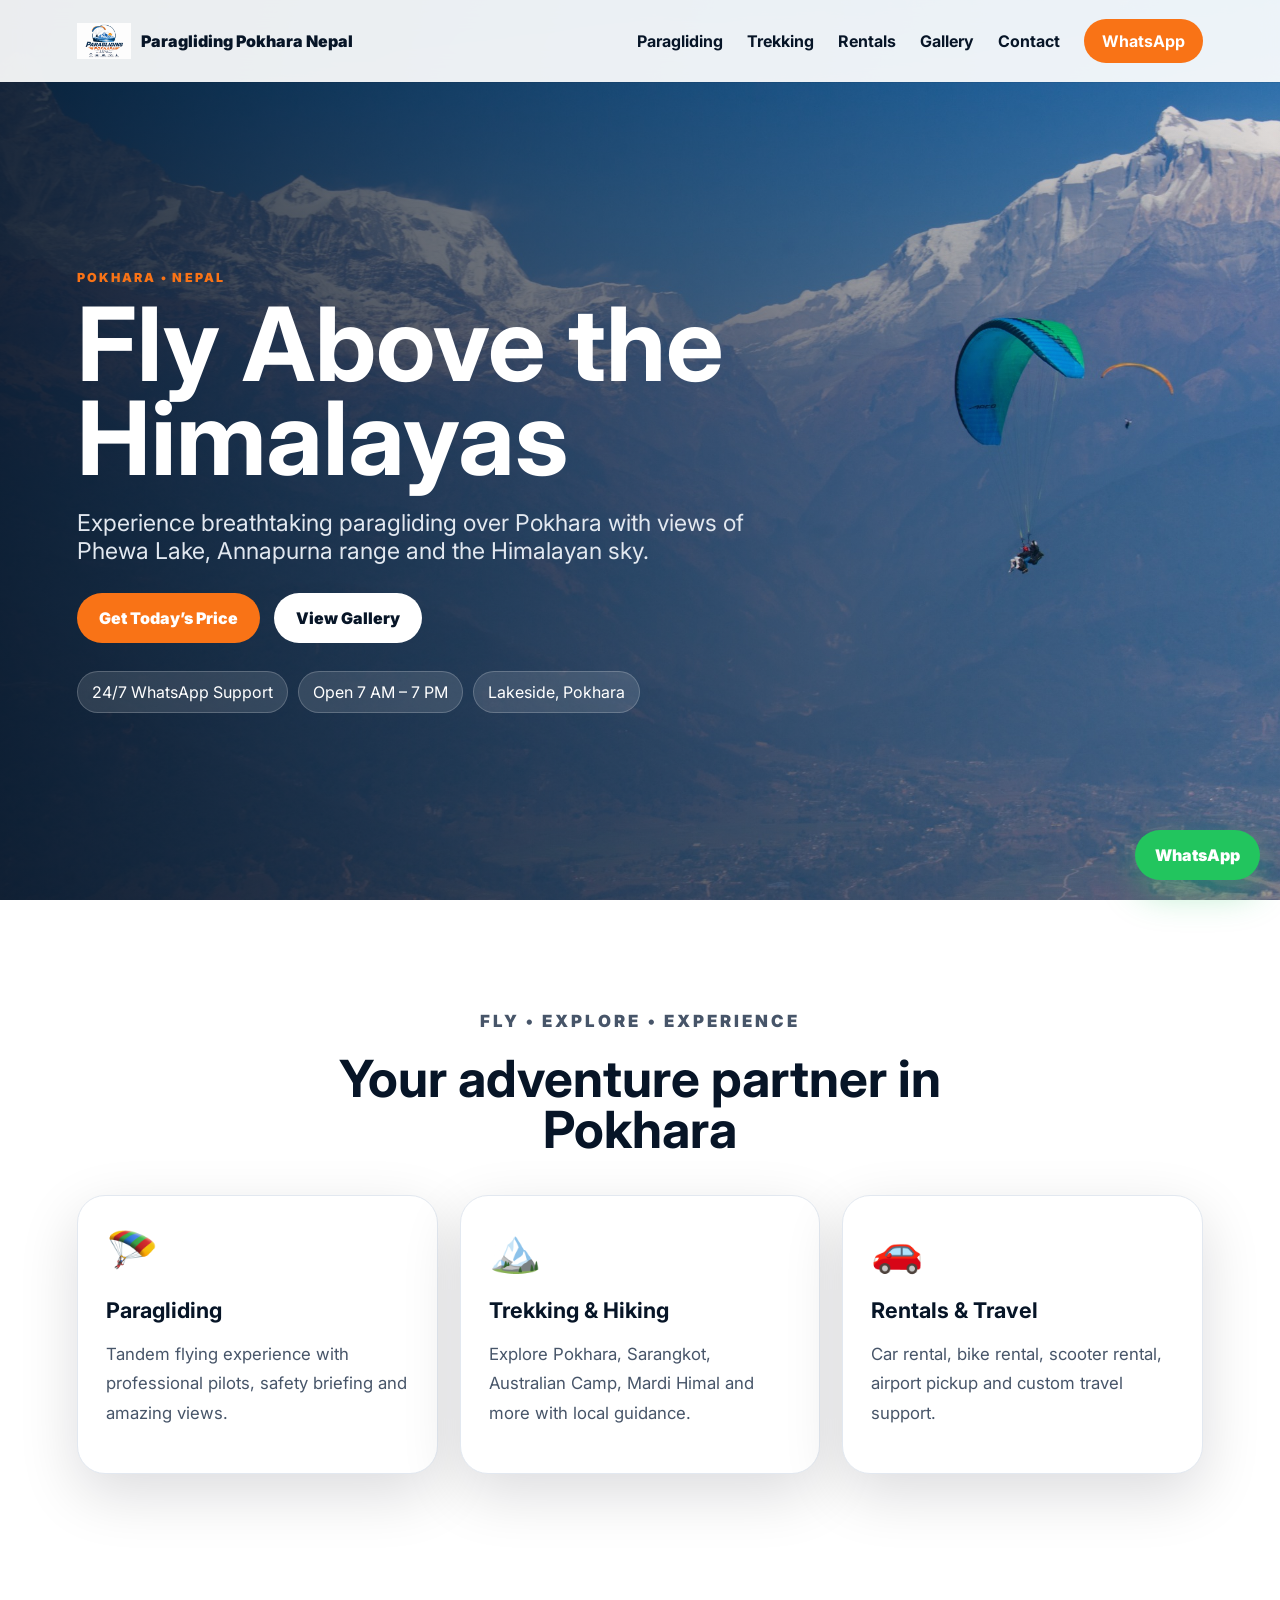
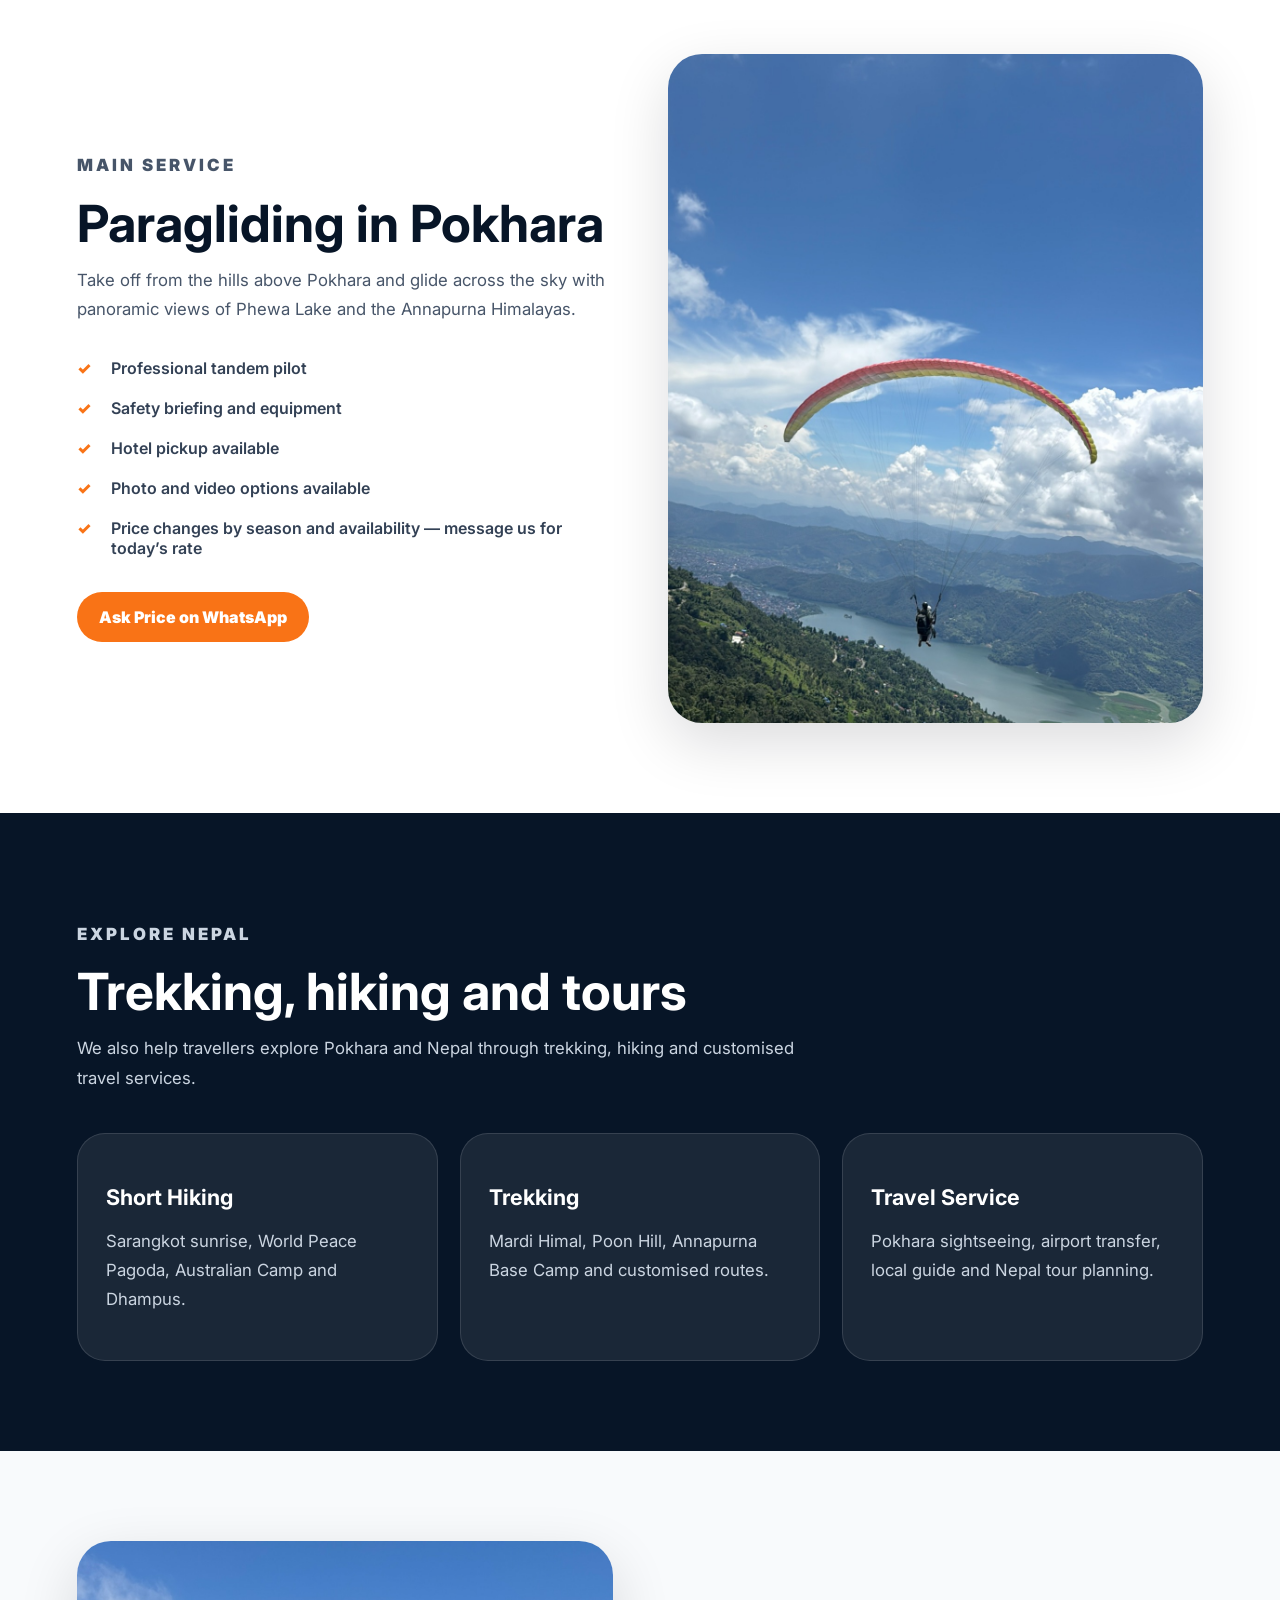
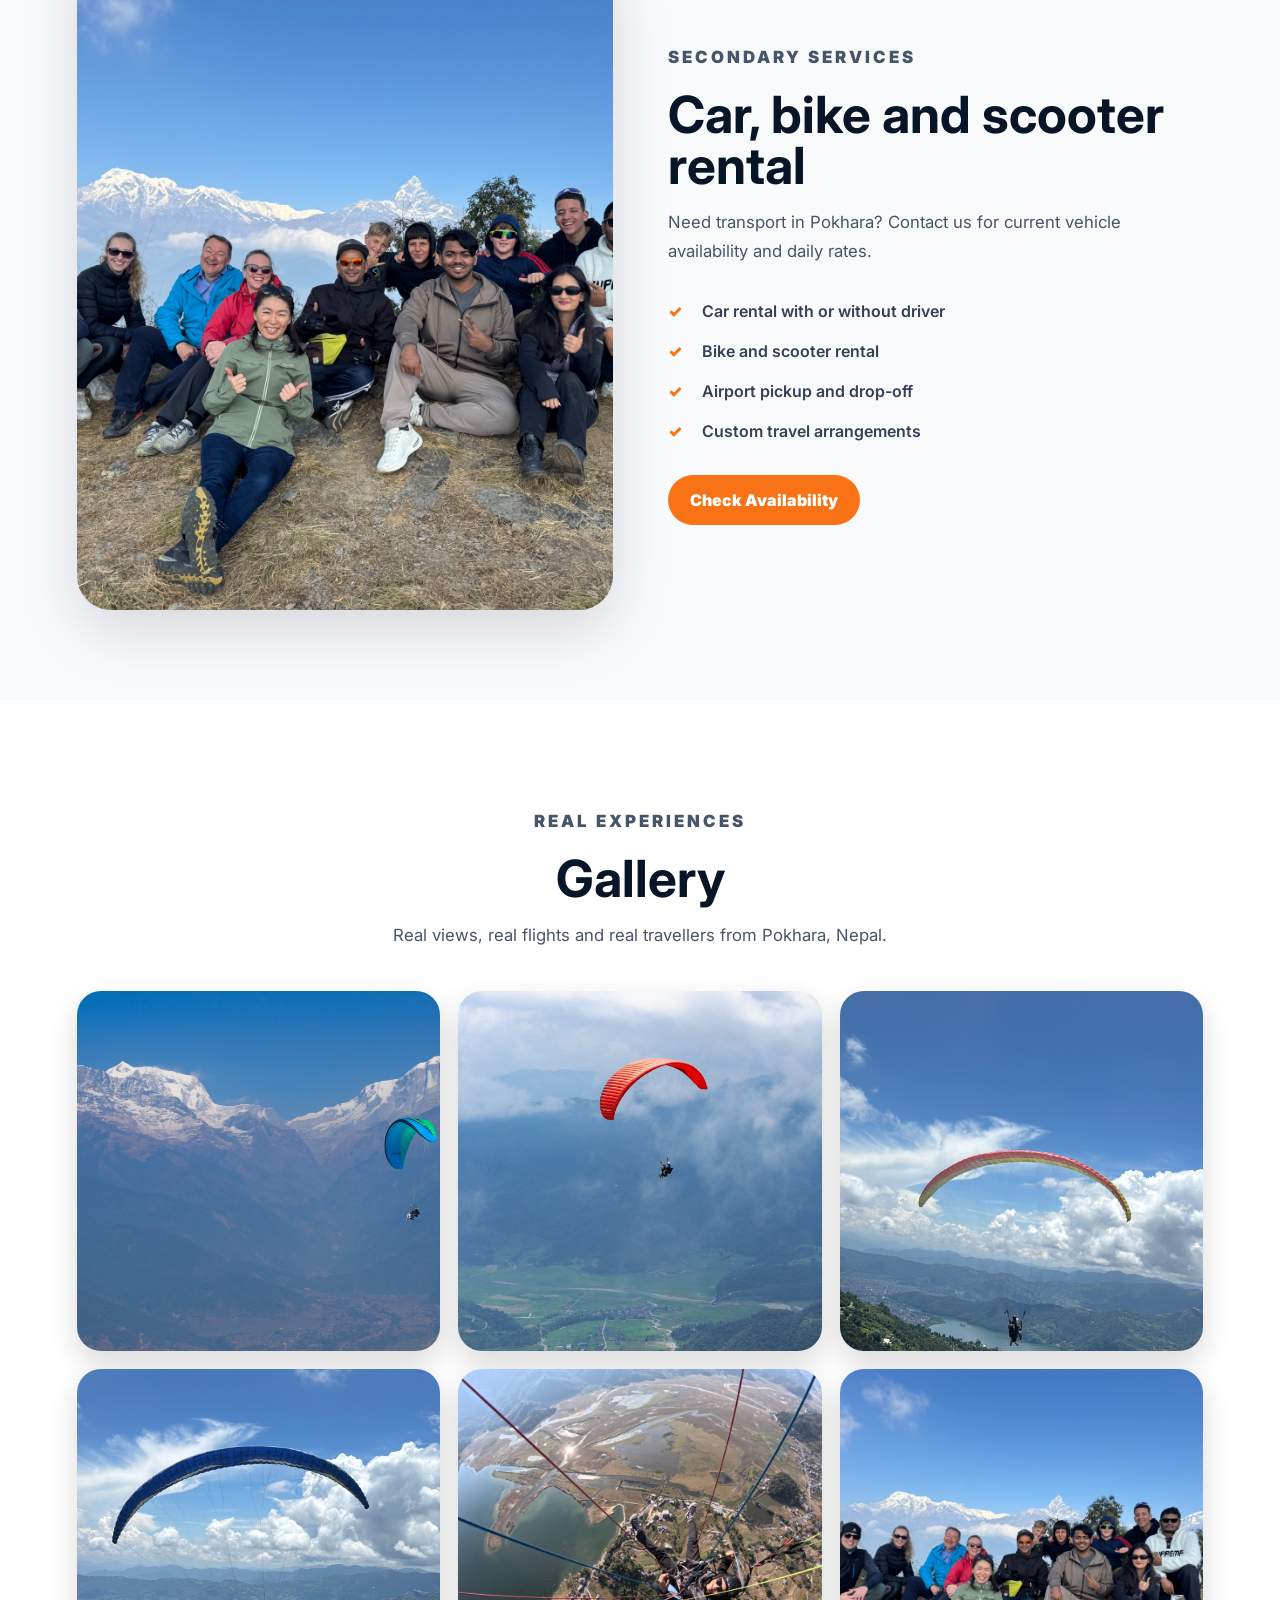
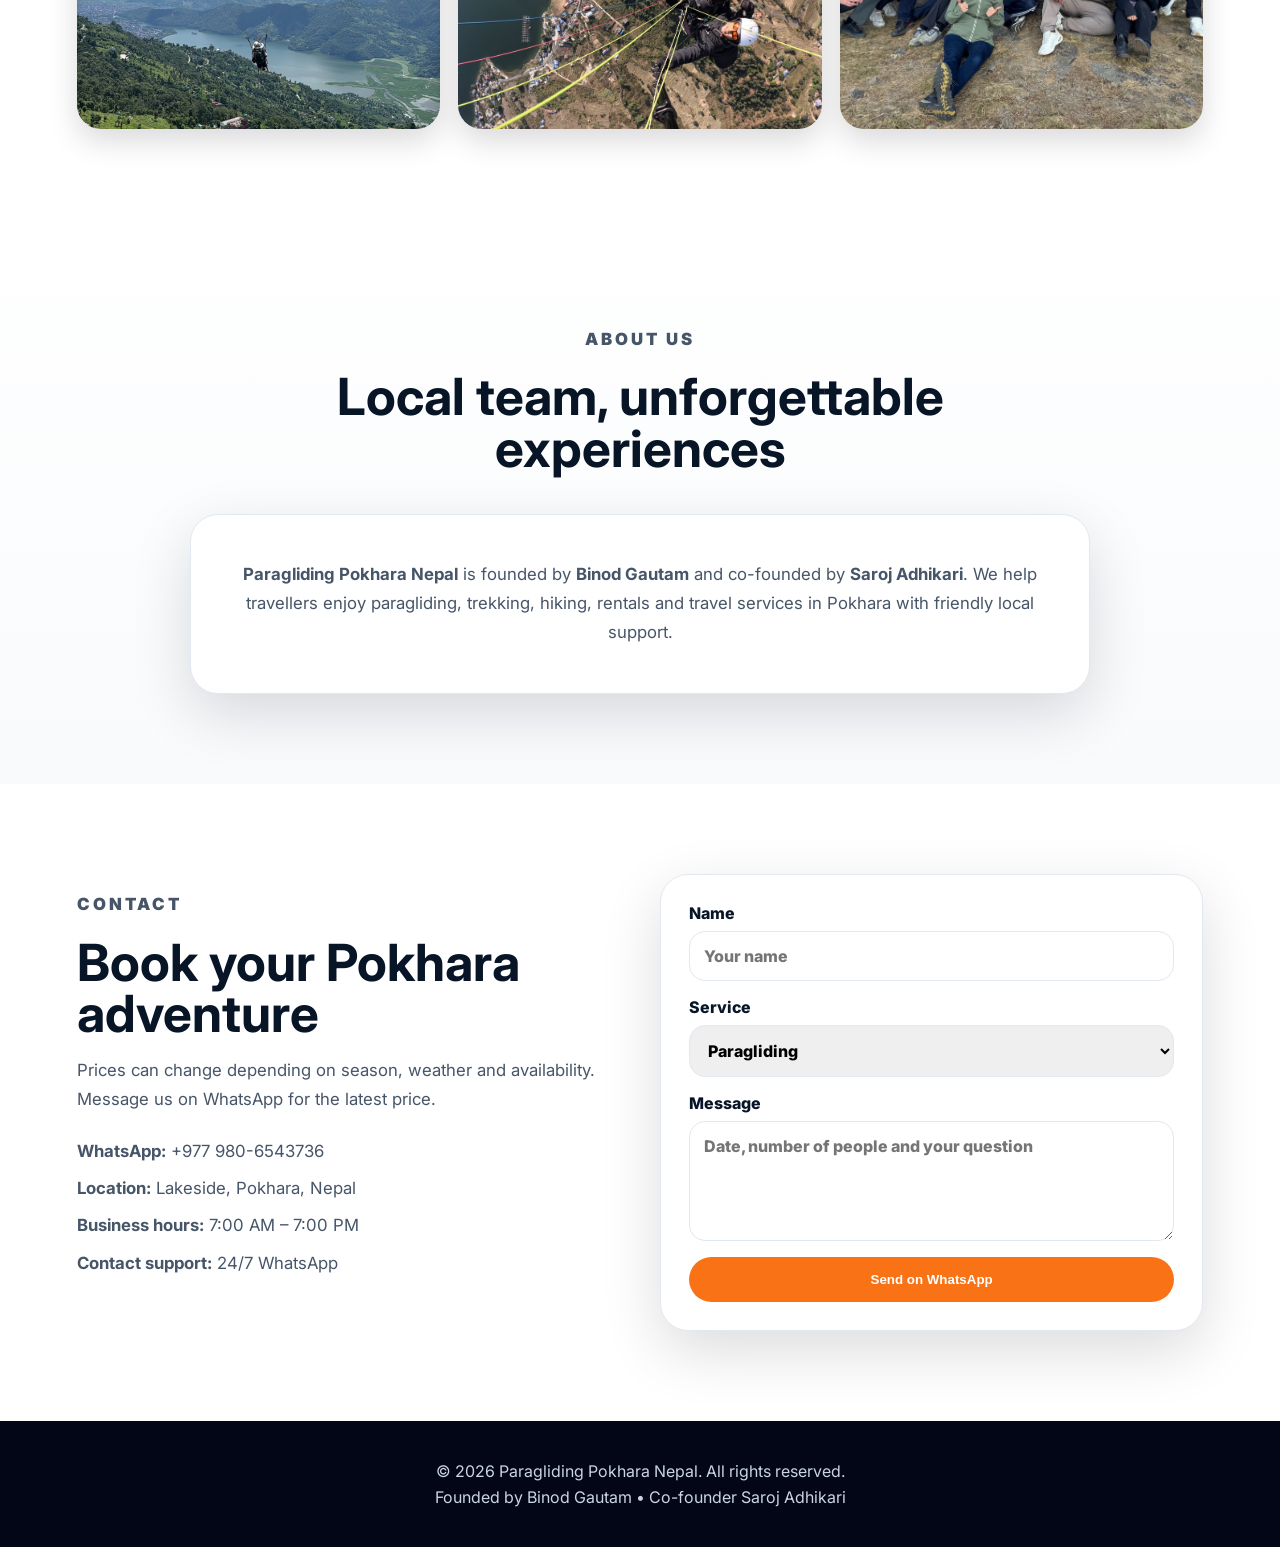
==== index.html @ 11d7387c "Add files via upload" ====
<!DOCTYPE html>
<html lang="en">
<head>
  <meta charset="UTF-8" />
  <meta name="viewport" content="width=device-width, initial-scale=1.0" />
  <title>Paragliding Pokhara Nepal | Fly Above the Himalayas</title>
  <meta name="description" content="Book paragliding, trekking, hiking, car rental, bike rental and travel services in Pokhara, Nepal. Contact us 24/7 on WhatsApp." />
  <meta name="keywords" content="Paragliding Pokhara, Pokhara paragliding, paragliding Nepal, trekking Pokhara, scooter rental Pokhara, car rental Pokhara" />
  <link rel="preconnect" href="https://fonts.googleapis.com">
  <link rel="preconnect" href="https://fonts.gstatic.com" crossorigin>
  <link href="https://fonts.googleapis.com/css2?family=Inter:wght@400;500;600;700;800;900&display=swap" rel="stylesheet">
  <link rel="stylesheet" href="styles.css" />
</head>
<body>
  <header class="site-header" id="top">
    <a class="brand" href="#top" aria-label="Paragliding Pokhara Nepal home">
      <img src="assets/images/logo.png" alt="Paragliding Pokhara Nepal logo" />
      <span>Paragliding Pokhara Nepal</span>
    </a>
    <button class="menu-toggle" aria-label="Open navigation">☰</button>
    <nav class="nav">
      <a href="#paragliding">Paragliding</a>
      <a href="#trekking">Trekking</a>
      <a href="#rentals">Rentals</a>
      <a href="#gallery">Gallery</a>
      <a href="#contact">Contact</a>
      <a class="nav-cta" href="https://wa.me/9779806543736?text=Namaste%2C%20I%20want%20to%20book%20or%20ask%20about%20Paragliding%20Pokhara%20Nepal." target="_blank" rel="noopener">WhatsApp</a>
    </nav>
  </header>

  <main>
    <section class="hero">
      <div class="hero-overlay"></div>
      <div class="hero-content">
        <p class="eyebrow">Pokhara • Nepal</p>
        <h1>Fly Above the Himalayas</h1>
        <p class="hero-text">Experience breathtaking paragliding over Pokhara with views of Phewa Lake, Annapurna range and the Himalayan sky.</p>
        <div class="hero-actions">
          <a class="btn btn-primary" href="https://wa.me/9779806543736?text=Namaste%2C%20I%20want%20today's%20price%20for%20paragliding%20in%20Pokhara." target="_blank" rel="noopener">Get Today’s Price</a>
          <a class="btn btn-secondary" href="#gallery">View Gallery</a>
        </div>
        <div class="hero-badges">
          <span>24/7 WhatsApp Support</span>
          <span>Open 7 AM – 7 PM</span>
          <span>Lakeside, Pokhara</span>
        </div>
      </div>
    </section>

    <section class="section intro">
      <div class="section-heading">
        <p class="eyebrow">Fly • Explore • Experience</p>
        <h2>Your adventure partner in Pokhara</h2>
      </div>
      <div class="intro-grid">
        <div class="card feature-card">
          <span class="icon">🪂</span>
          <h3>Paragliding</h3>
          <p>Tandem flying experience with professional pilots, safety briefing and amazing views.</p>
        </div>
        <div class="card feature-card">
          <span class="icon">🏔️</span>
          <h3>Trekking & Hiking</h3>
          <p>Explore Pokhara, Sarangkot, Australian Camp, Mardi Himal and more with local guidance.</p>
        </div>
        <div class="card feature-card">
          <span class="icon">🚗</span>
          <h3>Rentals & Travel</h3>
          <p>Car rental, bike rental, scooter rental, airport pickup and custom travel support.</p>
        </div>
      </div>
    </section>

    <section class="section split" id="paragliding">
      <div>
        <p class="eyebrow">Main service</p>
        <h2>Paragliding in Pokhara</h2>
        <p>Take off from the hills above Pokhara and glide across the sky with panoramic views of Phewa Lake and the Annapurna Himalayas.</p>
        <ul class="check-list">
          <li>Professional tandem pilot</li>
          <li>Safety briefing and equipment</li>
          <li>Hotel pickup available</li>
          <li>Photo and video options available</li>
          <li>Price changes by season and availability — message us for today’s rate</li>
        </ul>
        <a class="btn btn-primary" href="https://wa.me/9779806543736?text=Namaste%2C%20I%20want%20to%20book%20paragliding%20in%20Pokhara.%20Please%20send%20today's%20price%20and%20availability." target="_blank" rel="noopener">Ask Price on WhatsApp</a>
      </div>
      <img class="rounded-img" src="assets/images/phewa-flight.jpg" alt="Paraglider flying above Phewa Lake in Pokhara" />
    </section>

    <section class="section dark-section" id="trekking">
      <div class="section-heading left">
        <p class="eyebrow">Explore Nepal</p>
        <h2>Trekking, hiking and tours</h2>
        <p>We also help travellers explore Pokhara and Nepal through trekking, hiking and customised travel services.</p>
      </div>
      <div class="service-grid">
        <div class="service-card"><h3>Short Hiking</h3><p>Sarangkot sunrise, World Peace Pagoda, Australian Camp and Dhampus.</p></div>
        <div class="service-card"><h3>Trekking</h3><p>Mardi Himal, Poon Hill, Annapurna Base Camp and customised routes.</p></div>
        <div class="service-card"><h3>Travel Service</h3><p>Pokhara sightseeing, airport transfer, local guide and Nepal tour planning.</p></div>
      </div>
    </section>

    <section class="section split reverse" id="rentals">
      <img class="rounded-img" src="assets/images/team.jpg" alt="Happy travellers in front of Himalayan mountains" />
      <div>
        <p class="eyebrow">Secondary services</p>
        <h2>Car, bike and scooter rental</h2>
        <p>Need transport in Pokhara? Contact us for current vehicle availability and daily rates.</p>
        <ul class="check-list">
          <li>Car rental with or without driver</li>
          <li>Bike and scooter rental</li>
          <li>Airport pickup and drop-off</li>
          <li>Custom travel arrangements</li>
        </ul>
        <a class="btn btn-primary" href="https://wa.me/9779806543736?text=Namaste%2C%20I%20want%20car%2Fbike%2Fscooter%20rental%20in%20Pokhara.%20Please%20send%20availability%20and%20today's%20price." target="_blank" rel="noopener">Check Availability</a>
      </div>
    </section>

    <section class="section" id="gallery">
      <div class="section-heading">
        <p class="eyebrow">Real experiences</p>
        <h2>Gallery</h2>
        <p>Real views, real flights and real travellers from Pokhara, Nepal.</p>
      </div>
      <div class="gallery-grid">
        <img src="assets/images/hero.jpg" alt="Paragliding with Himalayan mountain views" />
        <img src="assets/images/cloud-flight.jpg" alt="Paraglider flying through clouds above Pokhara" />
        <img src="assets/images/phewa-flight.jpg" alt="Paragliding above Phewa Lake" />
        <img src="assets/images/blue-paraglider.jpg" alt="Blue paraglider above Pokhara hills" />
        <img src="assets/images/tandem-selfie.jpg" alt="Tandem paragliding selfie above Phewa Lake" />
        <img src="assets/images/team.jpg" alt="Group of travellers enjoying Himalayan views" />
      </div>
    </section>

    <section class="section about" id="about">
      <div class="section-heading">
        <p class="eyebrow">About us</p>
        <h2>Local team, unforgettable experiences</h2>
      </div>
      <div class="about-box">
        <p><strong>Paragliding Pokhara Nepal</strong> is founded by <strong>Binod Gautam</strong> and co-founded by <strong>Saroj Adhikari</strong>. We help travellers enjoy paragliding, trekking, hiking, rentals and travel services in Pokhara with friendly local support.</p>
      </div>
    </section>

    <section class="section contact" id="contact">
      <div>
        <p class="eyebrow">Contact</p>
        <h2>Book your Pokhara adventure</h2>
        <p>Prices can change depending on season, weather and availability. Message us on WhatsApp for the latest price.</p>
        <div class="contact-list">
          <p><strong>WhatsApp:</strong> +977 980-6543736</p>
          <p><strong>Location:</strong> Lakeside, Pokhara, Nepal</p>
          <p><strong>Business hours:</strong> 7:00 AM – 7:00 PM</p>
          <p><strong>Contact support:</strong> 24/7 WhatsApp</p>
        </div>
      </div>
      <form class="contact-form" onsubmit="sendWhatsApp(event)">
        <label>Name<input id="name" type="text" placeholder="Your name" required></label>
        <label>Service<select id="service"><option>Paragliding</option><option>Trekking / Hiking</option><option>Car rental</option><option>Bike / scooter rental</option><option>Travel service</option></select></label>
        <label>Message<textarea id="message" placeholder="Date, number of people and your question"></textarea></label>
        <button class="btn btn-primary" type="submit">Send on WhatsApp</button>
      </form>
    </section>
  </main>

  <footer class="footer">
    <p>© <span id="year"></span> Paragliding Pokhara Nepal. All rights reserved.</p>
    <p>Founded by Binod Gautam • Co-founder Saroj Adhikari</p>
  </footer>

  <a class="whatsapp-float" href="https://wa.me/9779806543736?text=Namaste%2C%20I%20want%20to%20ask%20about%20Paragliding%20Pokhara%20Nepal." target="_blank" rel="noopener">WhatsApp</a>

  <script src="script.js"></script>
</body>
</html>
---- styles.css ----
:root{--navy:#071527;--blue:#0f65a8;--sky:#38bdf8;--orange:#f97316;--white:#fff;--muted:#64748b;--light:#f8fafc;--border:#e2e8f0;--shadow:0 20px 60px rgba(2,8,23,.14)}*{box-sizing:border-box}html{scroll-behavior:smooth}body{margin:0;font-family:Inter,system-ui,-apple-system,Segoe UI,sans-serif;color:var(--navy);background:#fff}a{text-decoration:none;color:inherit}img{max-width:100%;display:block}.site-header{position:fixed;top:0;left:0;right:0;z-index:10;display:flex;align-items:center;justify-content:space-between;padding:14px 6%;background:rgba(255,255,255,.92);backdrop-filter:blur(14px);box-shadow:0 1px 0 rgba(15,23,42,.08)}.brand{display:flex;align-items:center;gap:10px;font-weight:900}.brand img{width:54px;height:54px;object-fit:contain}.nav{display:flex;align-items:center;gap:24px;font-weight:700}.nav a:hover{color:var(--orange)}.nav-cta{background:var(--orange);color:white!important;padding:12px 18px;border-radius:999px}.menu-toggle{display:none;background:none;border:0;font-size:28px}.hero{min-height:100vh;display:flex;align-items:center;position:relative;background:url('assets/images/hero.jpg') center/cover no-repeat;color:white}.hero-overlay{position:absolute;inset:0;background:linear-gradient(90deg,rgba(7,21,39,.86),rgba(7,21,39,.45),rgba(7,21,39,.05))}.hero-content{position:relative;z-index:1;width:min(850px,90%);margin-left:6%;padding-top:70px}.eyebrow{text-transform:uppercase;letter-spacing:.18em;font-weight:900;color:var(--orange);font-size:.78rem}.hero h1{font-size:clamp(3rem,8vw,7rem);line-height:.92;margin:12px 0}.hero-text{font-size:clamp(1.1rem,2vw,1.45rem);max-width:680px;color:#e2e8f0}.hero-actions{display:flex;flex-wrap:wrap;gap:14px;margin-top:28px}.btn{display:inline-flex;align-items:center;justify-content:center;border:0;border-radius:999px;padding:15px 22px;font-weight:900;cursor:pointer}.btn-primary{background:var(--orange);color:white}.btn-secondary{background:white;color:var(--navy)}.hero-badges{display:flex;flex-wrap:wrap;gap:10px;margin-top:28px}.hero-badges span{padding:10px 14px;background:rgba(255,255,255,.12);border:1px solid rgba(255,255,255,.2);border-radius:999px}.section{padding:90px 6%}.section-heading{text-align:center;max-width:760px;margin:0 auto 40px}.section-heading.left{text-align:left;margin-left:0}.section h2{font-size:clamp(2rem,4vw,3.6rem);line-height:1;margin:10px 0}.section p{font-size:1.05rem;line-height:1.75;color:#475569}.intro-grid,.service-grid{display:grid;grid-template-columns:repeat(3,1fr);gap:22px}.card,.service-card,.about-box,.contact-form{background:white;border:1px solid var(--border);border-radius:28px;padding:28px;box-shadow:var(--shadow)}.feature-card .icon{font-size:42px}.feature-card h3,.service-card h3{font-size:1.35rem;margin-bottom:10px}.split{display:grid;grid-template-columns:1fr 1fr;gap:55px;align-items:center}.reverse{background:var(--light)}.rounded-img{border-radius:34px;box-shadow:var(--shadow);aspect-ratio:4/5;object-fit:cover}.check-list{list-style:none;padding:0;margin:24px 0}.check-list li{padding:10px 0 10px 34px;position:relative;color:#334155;font-weight:600}.check-list li:before{content:'✓';position:absolute;left:0;color:var(--orange);font-weight:900}.dark-section{background:var(--navy);color:white}.dark-section p{color:#cbd5e1}.service-card{background:rgba(255,255,255,.08);border-color:rgba(255,255,255,.12);box-shadow:none}.service-card p{color:#cbd5e1}.gallery-grid{display:grid;grid-template-columns:repeat(3,1fr);gap:18px}.gallery-grid img{width:100%;height:360px;object-fit:cover;border-radius:24px;box-shadow:0 12px 30px rgba(2,8,23,.15)}.about{background:linear-gradient(180deg,#fff,#f8fafc)}.about-box{max-width:900px;margin:auto;text-align:center}.contact{display:grid;grid-template-columns:1fr 1fr;gap:40px;align-items:start}.contact-list{margin-top:22px}.contact-list p{margin:8px 0}.contact-form{display:grid;gap:16px}.contact-form label{display:grid;gap:8px;font-weight:800}.contact-form input,.contact-form select,.contact-form textarea{width:100%;border:1px solid var(--border);border-radius:16px;padding:14px;font:inherit}.contact-form textarea{min-height:120px;resize:vertical}.footer{text-align:center;background:#020617;color:#cbd5e1;padding:34px 6%}.footer p{margin:6px}.whatsapp-float{position:fixed;right:20px;bottom:20px;z-index:20;background:#22c55e;color:white;font-weight:900;padding:15px 20px;border-radius:999px;box-shadow:0 14px 35px rgba(34,197,94,.35)}@media(max-width:900px){.menu-toggle{display:block}.nav{display:none;position:absolute;top:82px;left:0;right:0;background:white;flex-direction:column;padding:24px;box-shadow:var(--shadow)}.nav.open{display:flex}.intro-grid,.service-grid,.split,.contact{grid-template-columns:1fr}.gallery-grid{grid-template-columns:1fr 1fr}.hero-content{margin:0 auto}.site-header{padding:10px 4%}.brand span{font-size:.9rem}}@media(max-width:560px){.gallery-grid{grid-template-columns:1fr}.section{padding:70px 5%}.hero-badges{display:none}.brand img{width:46px;height:46px}.gallery-grid img{height:420px}}
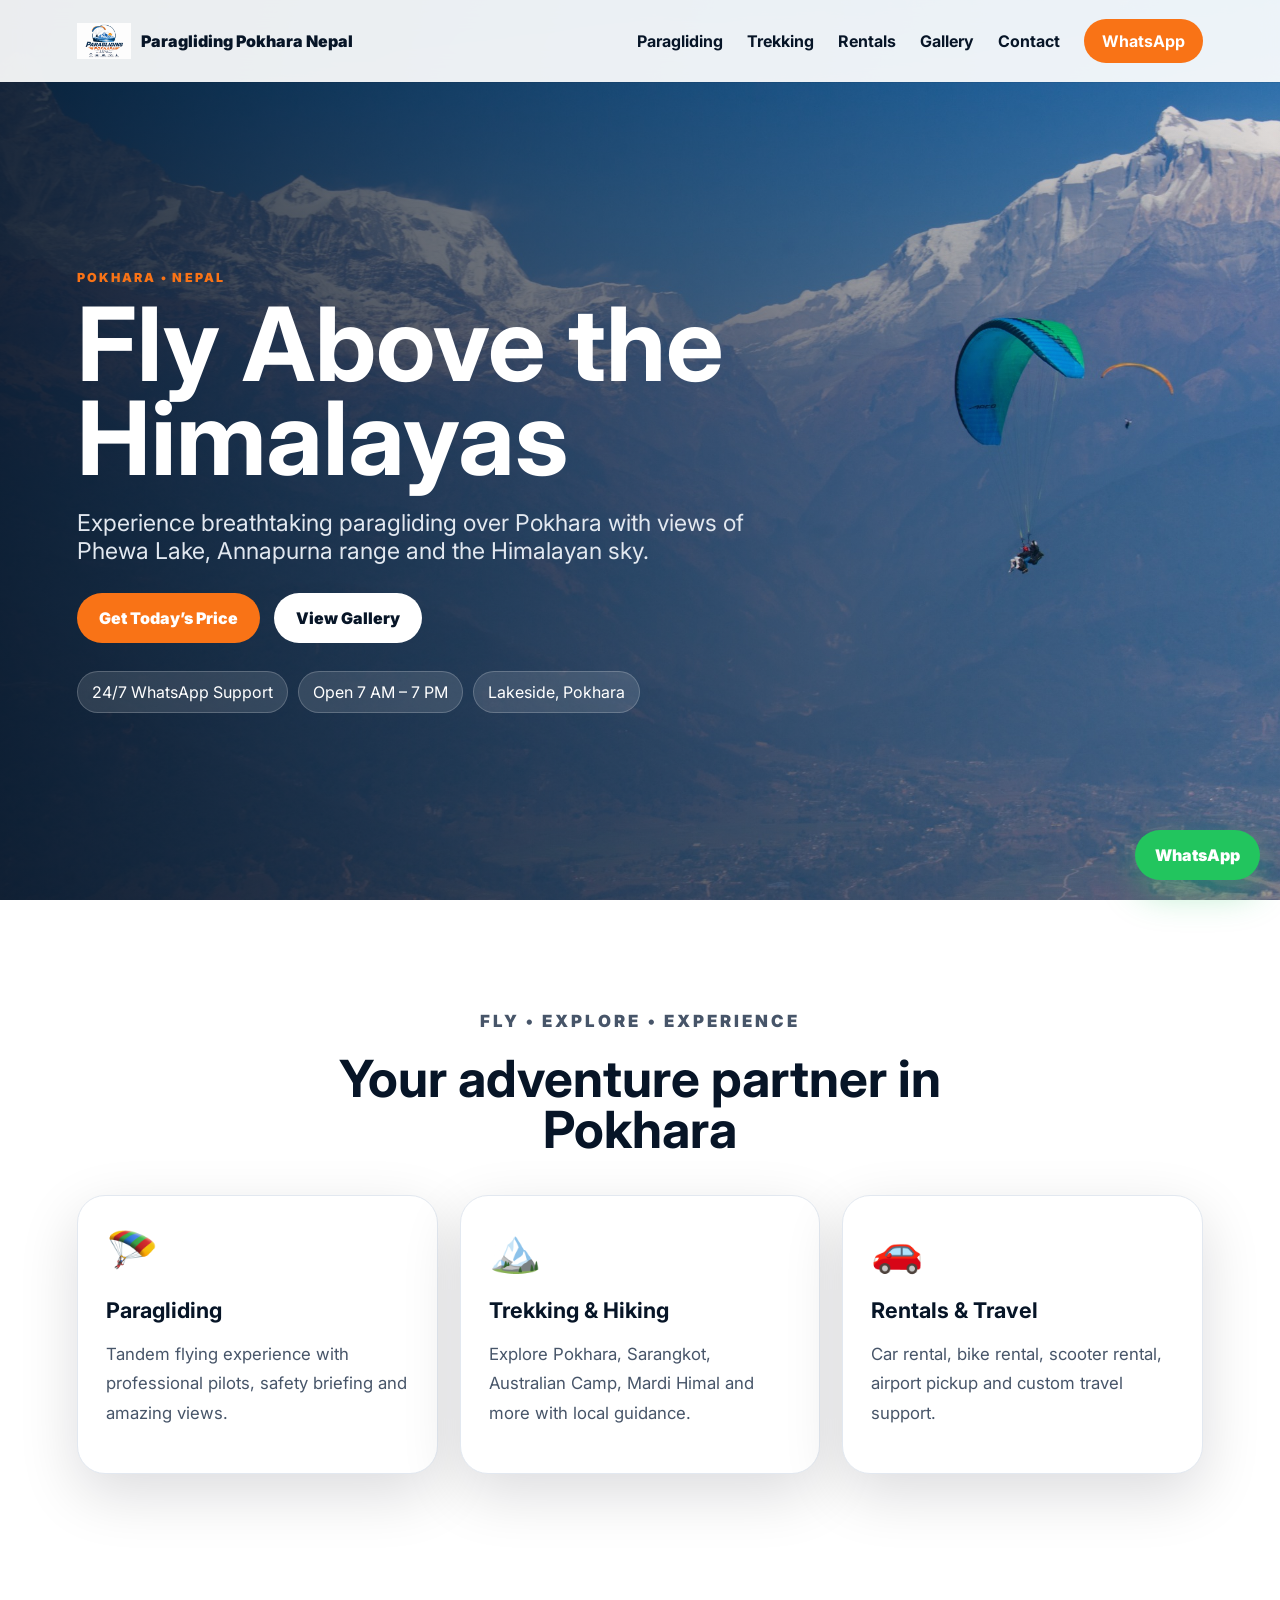
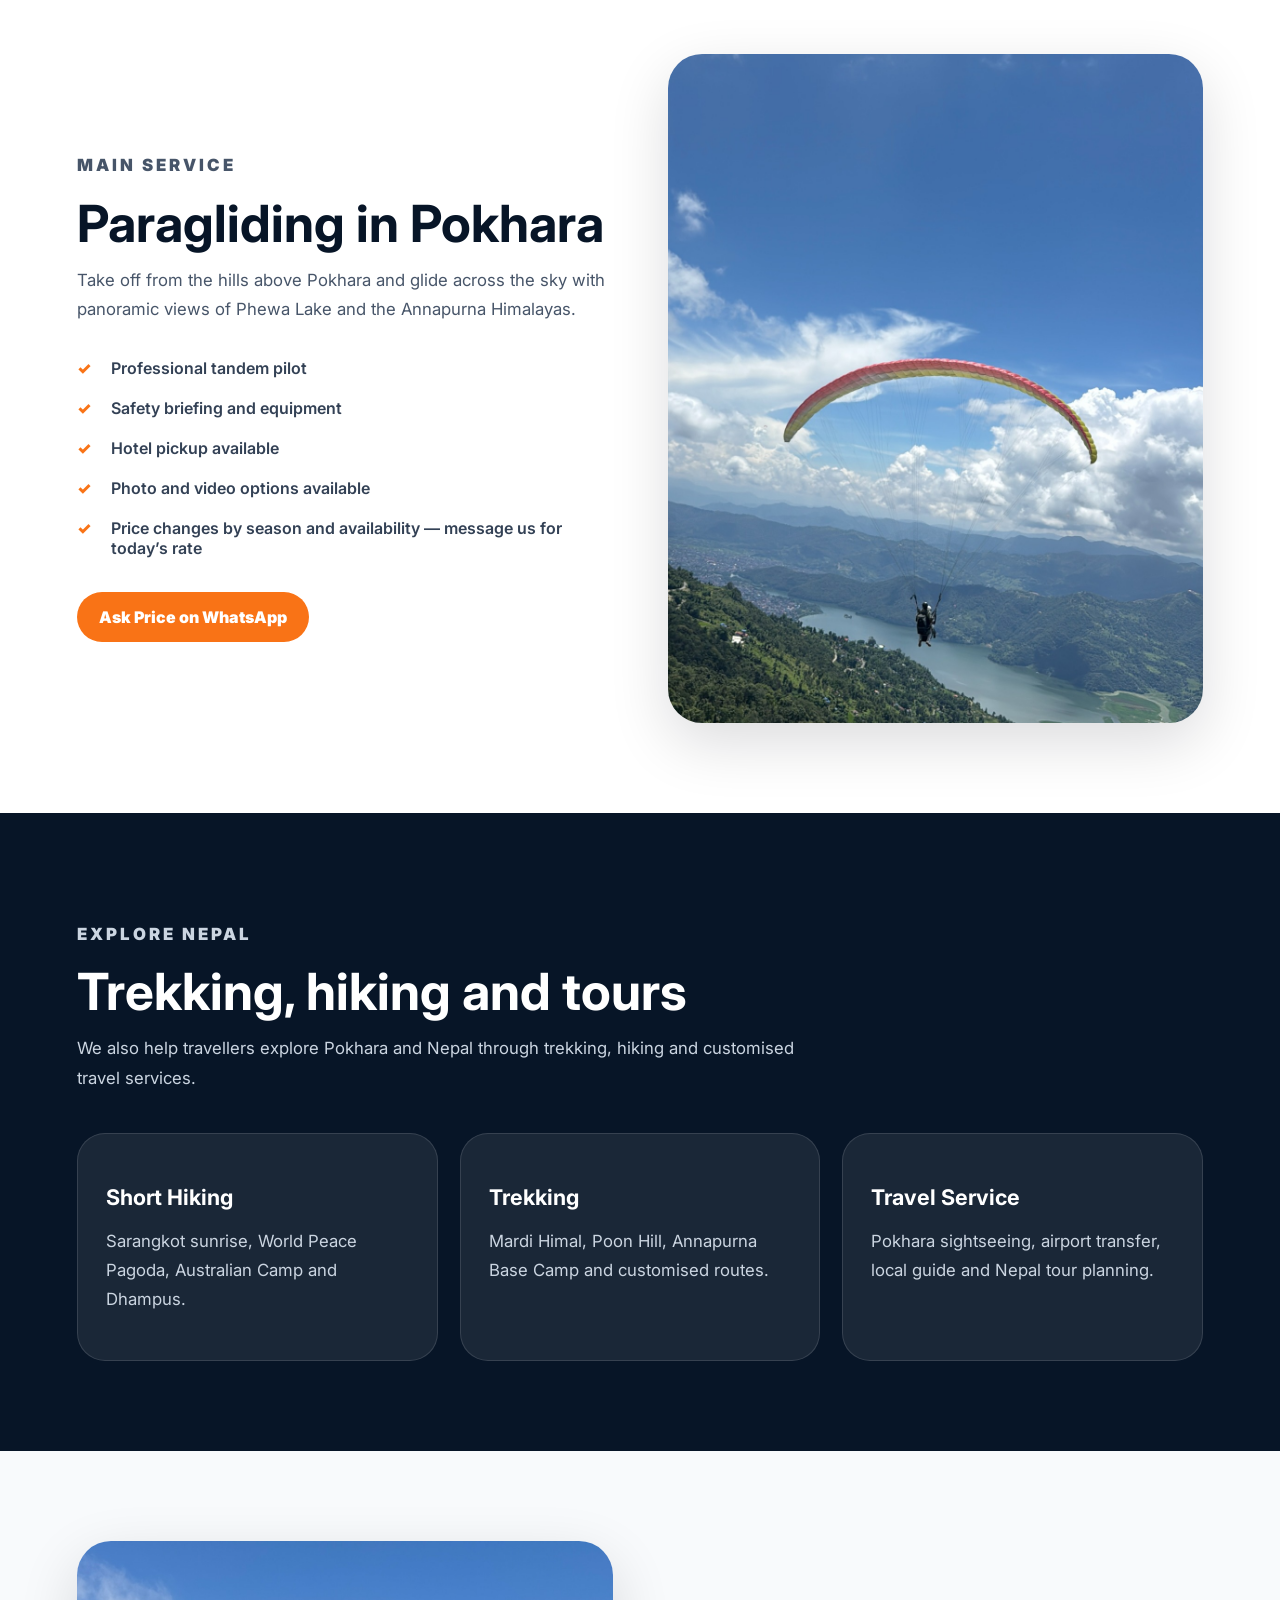
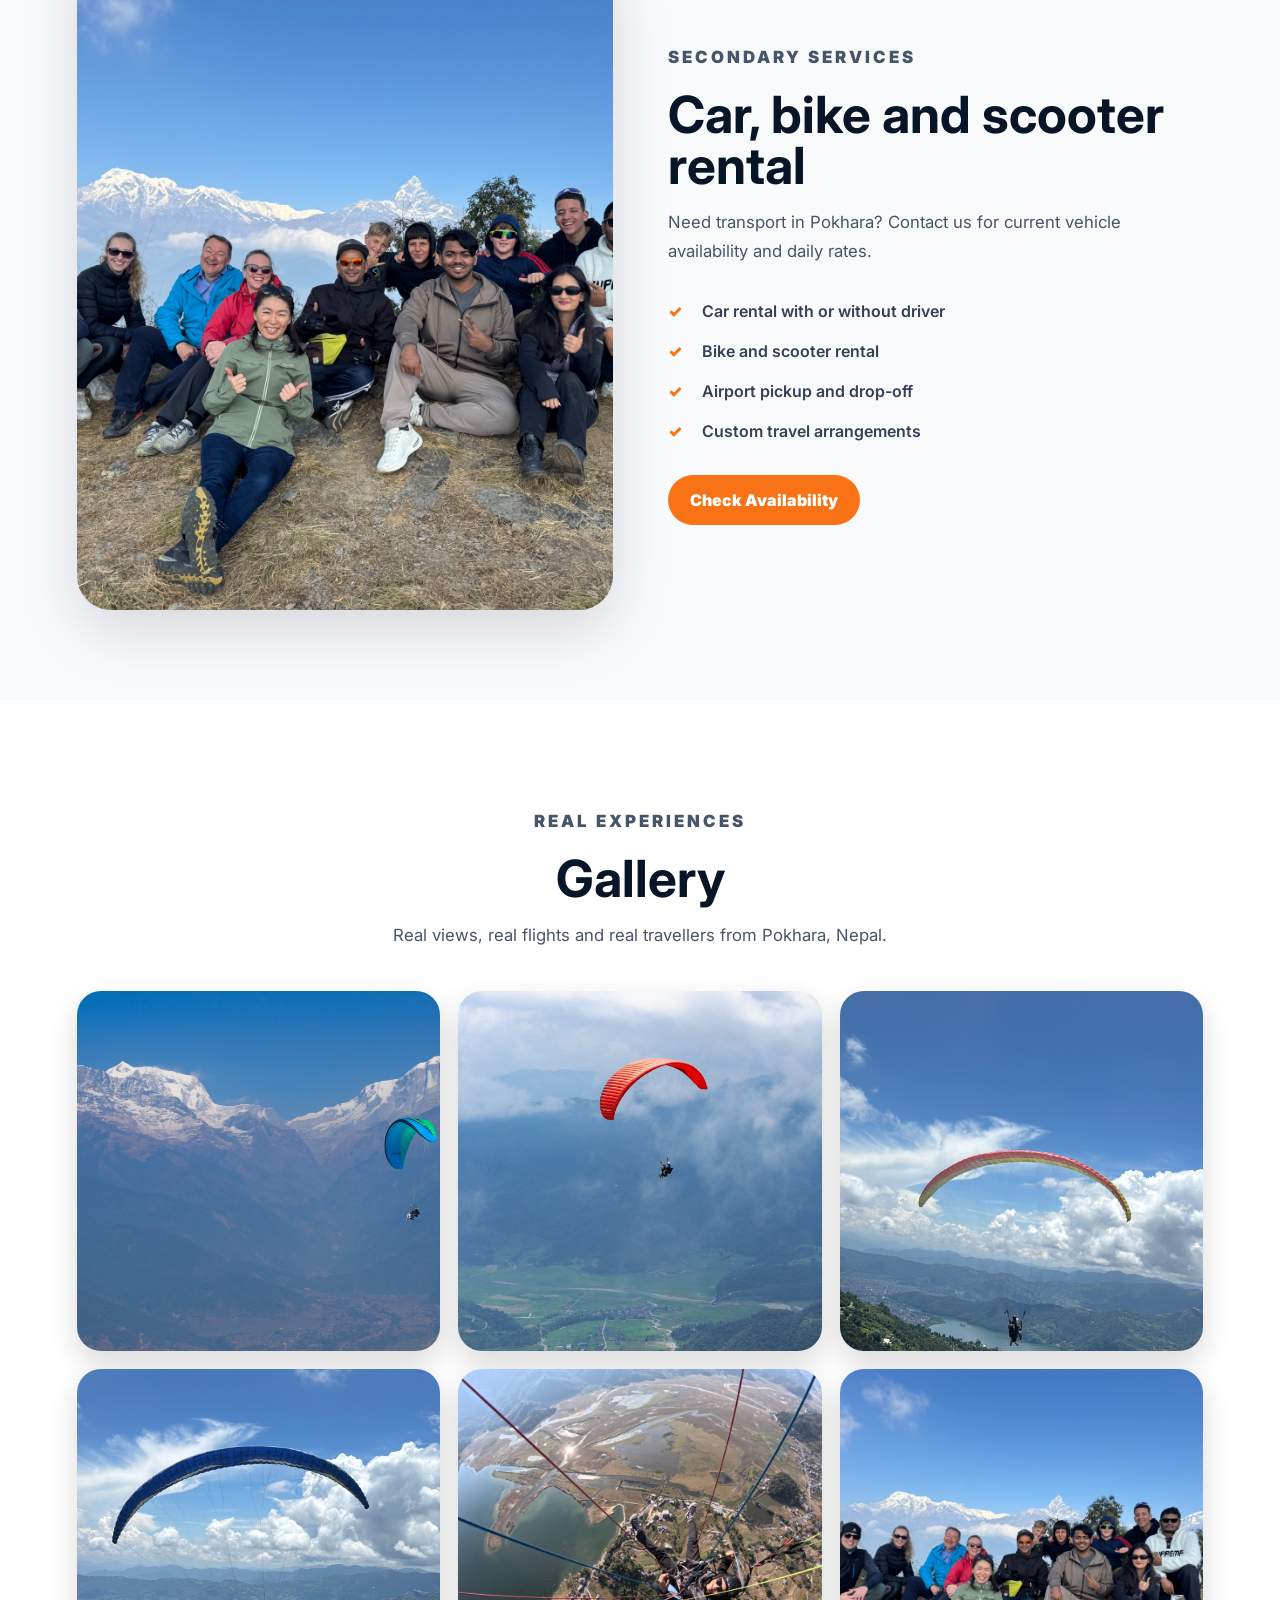
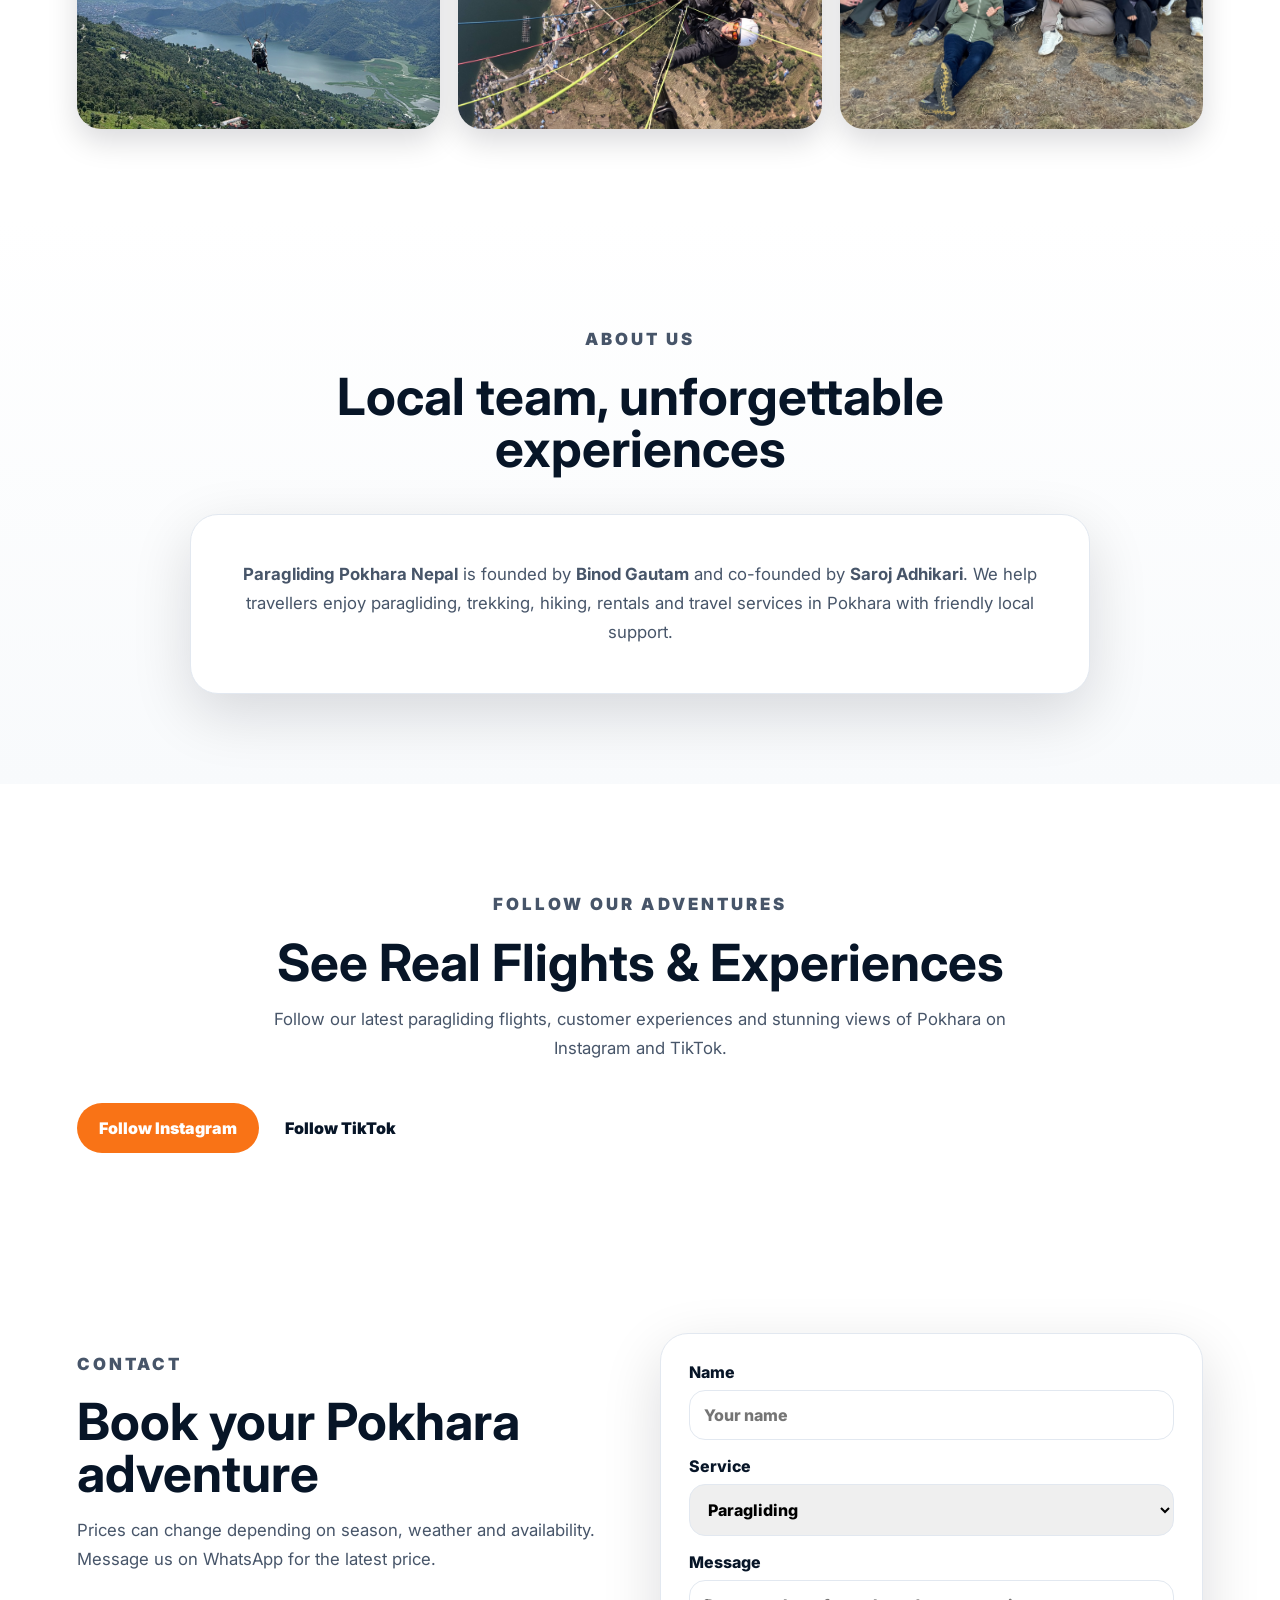
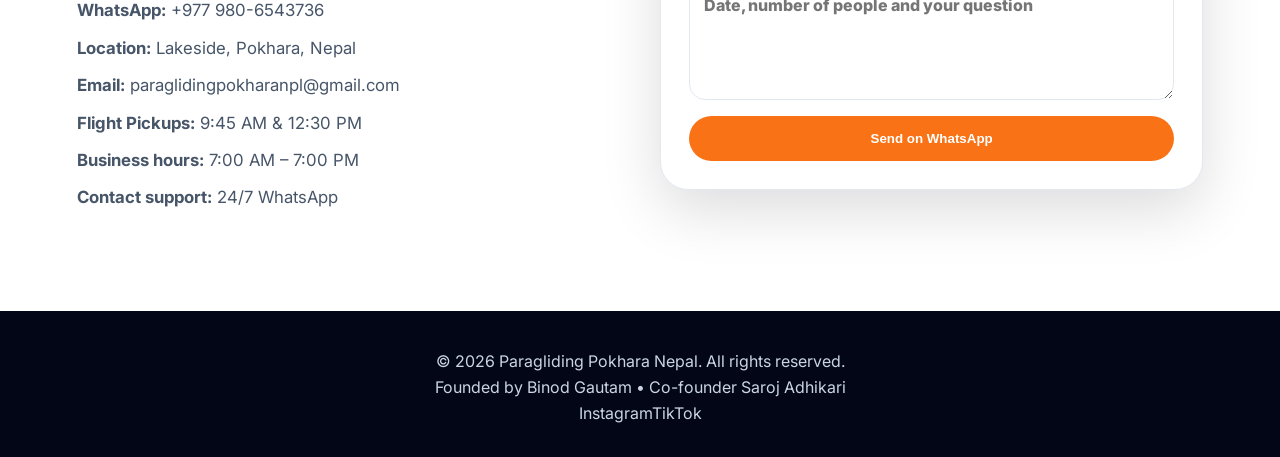
==== commit 30bf017f: "Add files via upload" ====
--- a/index.html
+++ b/index.html
@@ -143,6 +143,20 @@
       </div>
     </section>
 
+    
+    <section class="section social-section">
+      <div class="section-heading">
+        <p class="eyebrow">Follow Our Adventures</p>
+        <h2>See Real Flights & Experiences</h2>
+        <p>Follow our latest paragliding flights, customer experiences and stunning views of Pokhara on Instagram and TikTok.</p>
+      </div>
+      <div class="social-buttons">
+        <a class="btn btn-primary" href="https://www.instagram.com/paraglidingpokharanepal/" target="_blank">Follow Instagram</a>
+        <a class="btn btn-secondary" href="https://www.tiktok.com/@paraglidinginpokhara" target="_blank">Follow TikTok</a>
+      </div>
+    </section>
+
+
     <section class="section contact" id="contact">
       <div>
         <p class="eyebrow">Contact</p>
@@ -150,7 +164,7 @@
         <p>Prices can change depending on season, weather and availability. Message us on WhatsApp for the latest price.</p>
         <div class="contact-list">
           <p><strong>WhatsApp:</strong> +977 980-6543736</p>
-          <p><strong>Location:</strong> Lakeside, Pokhara, Nepal</p>
+          <p><strong>Location:</strong> Lakeside, Pokhara, Nepal</p><p><strong>Email:</strong> paraglidingpokharanpl@gmail.com</p><p><strong>Flight Pickups:</strong> 9:45 AM & 12:30 PM</p>
           <p><strong>Business hours:</strong> 7:00 AM – 7:00 PM</p>
           <p><strong>Contact support:</strong> 24/7 WhatsApp</p>
         </div>
@@ -167,7 +181,7 @@
   <footer class="footer">
     <p>© <span id="year"></span> Paragliding Pokhara Nepal. All rights reserved.</p>
     <p>Founded by Binod Gautam • Co-founder Saroj Adhikari</p>
-  </footer>
+  <div class="footer-social"><a href="https://www.instagram.com/paraglidingpokharanepal/" target="_blank">Instagram</a><a href="https://www.tiktok.com/@paraglidinginpokhara" target="_blank">TikTok</a></div></footer>
 
   <a class="whatsapp-float" href="https://wa.me/9779806543736?text=Namaste%2C%20I%20want%20to%20ask%20about%20Paragliding%20Pokhara%20Nepal." target="_blank" rel="noopener">WhatsApp</a>
 
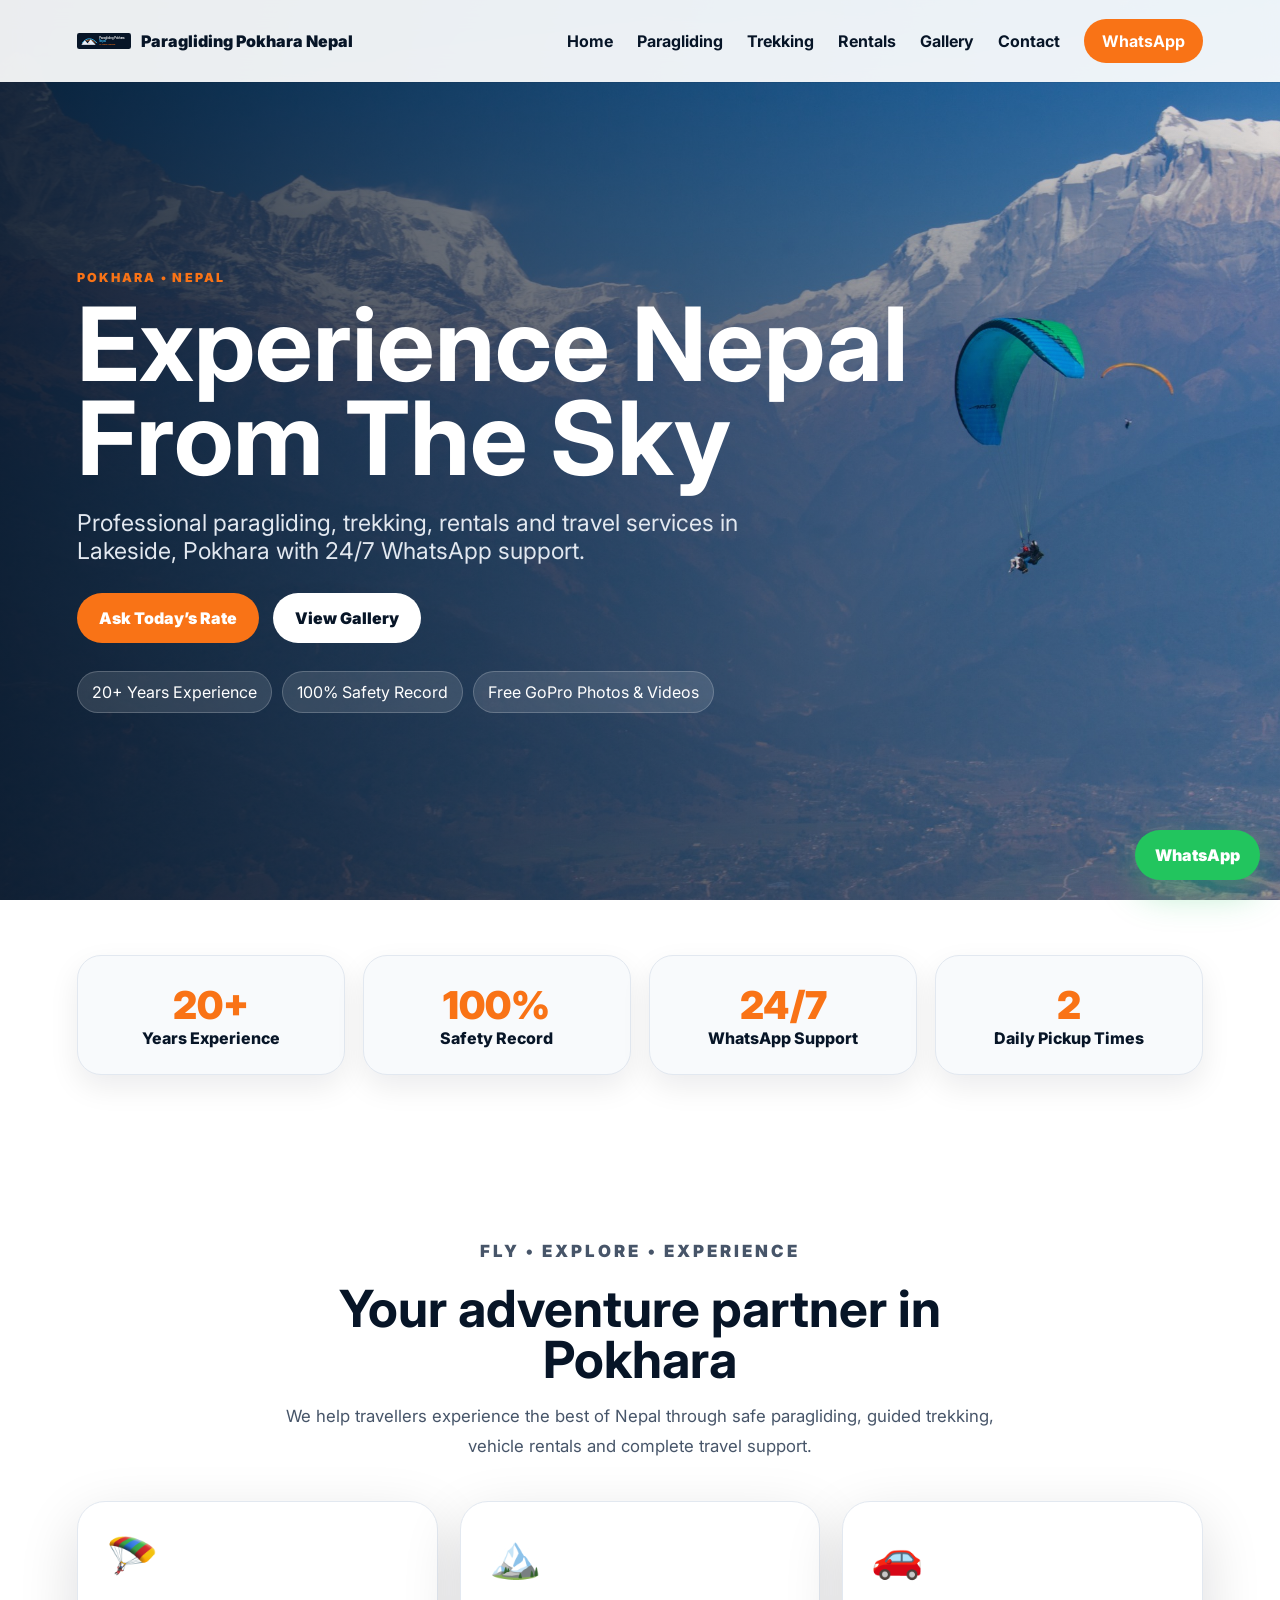
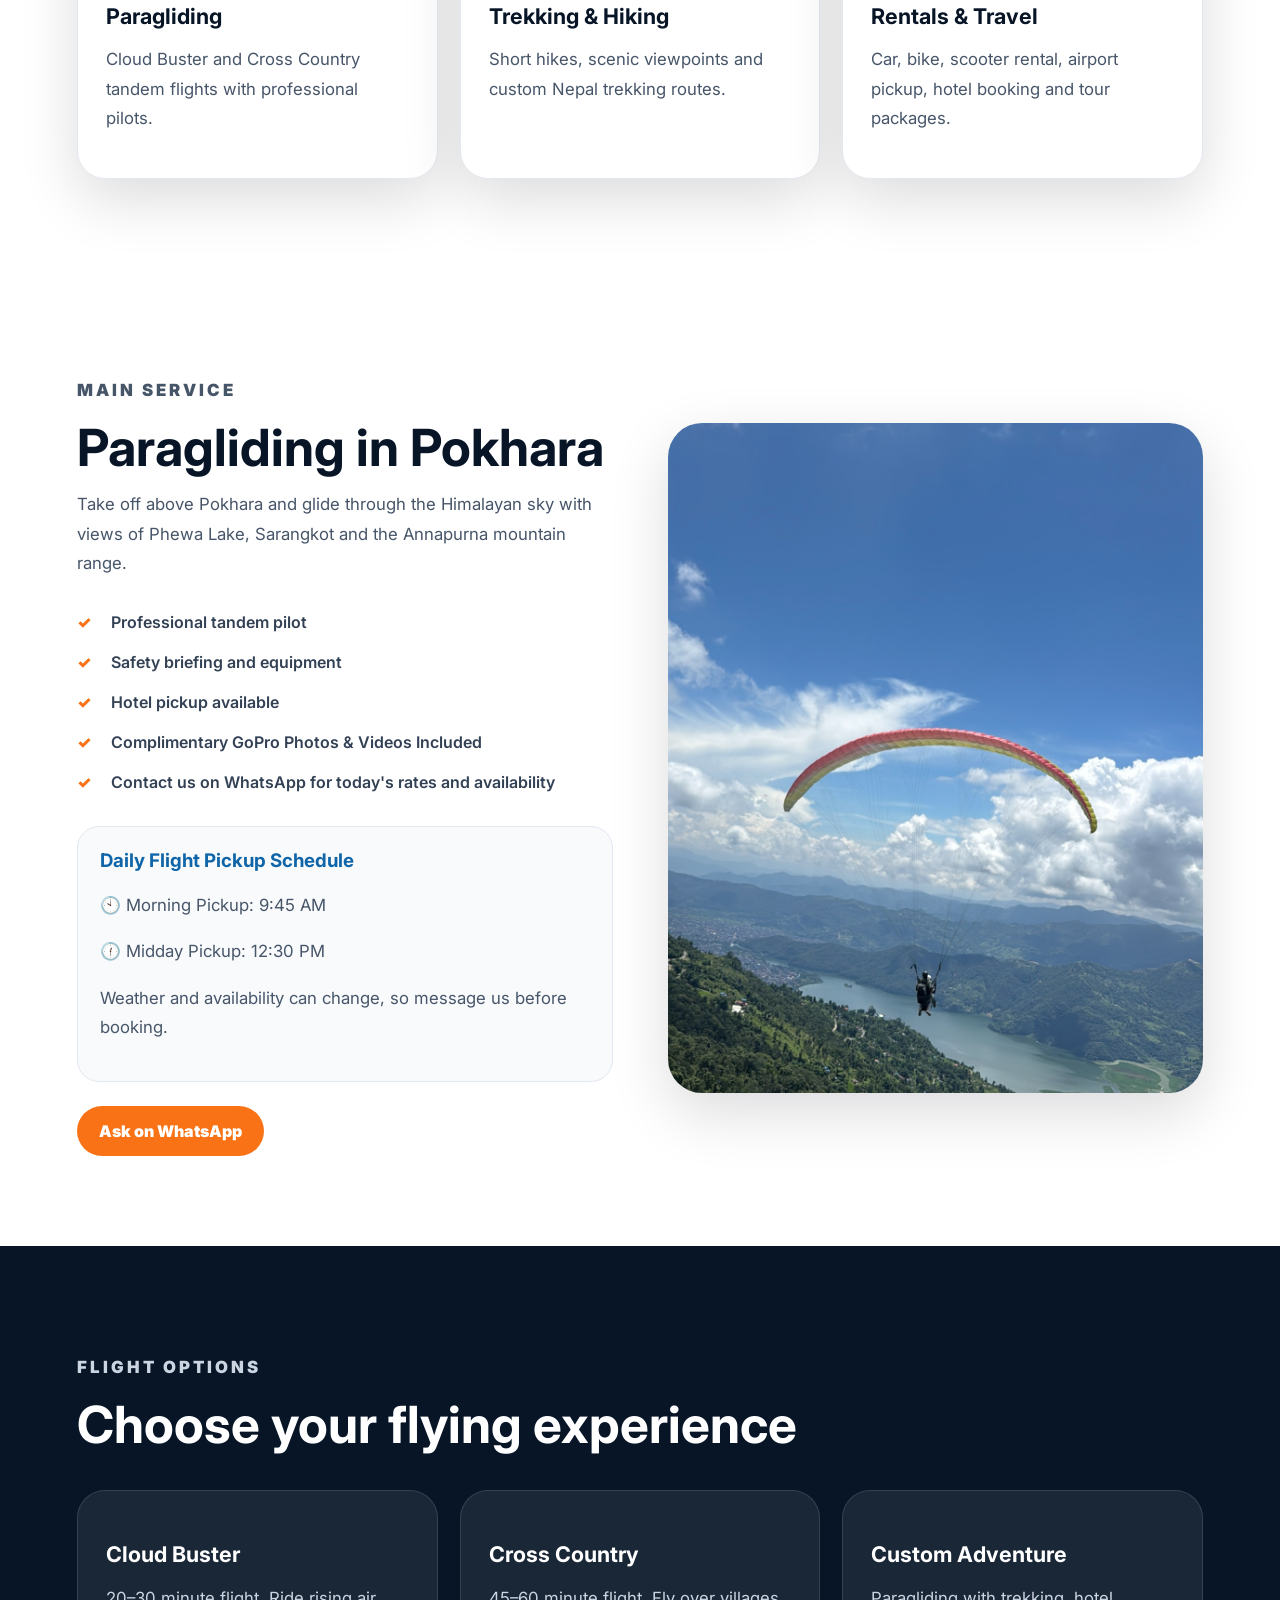
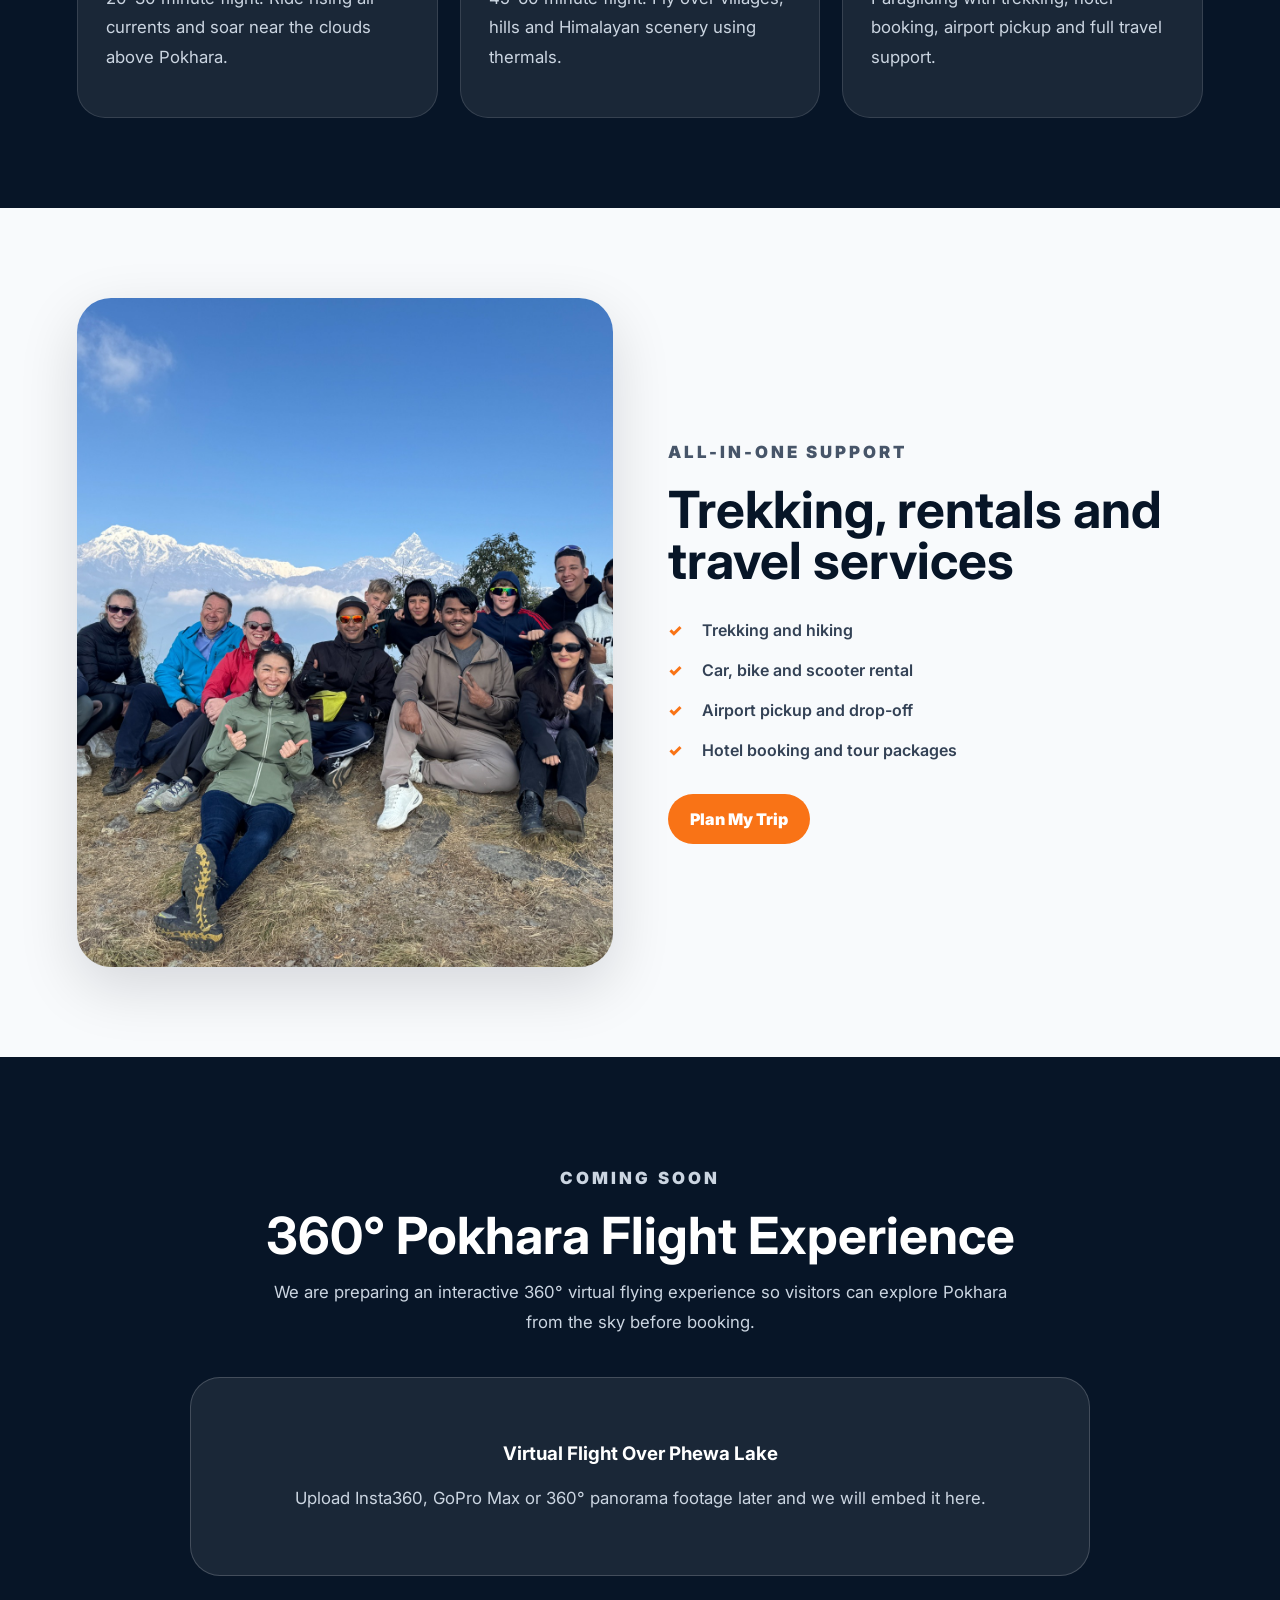
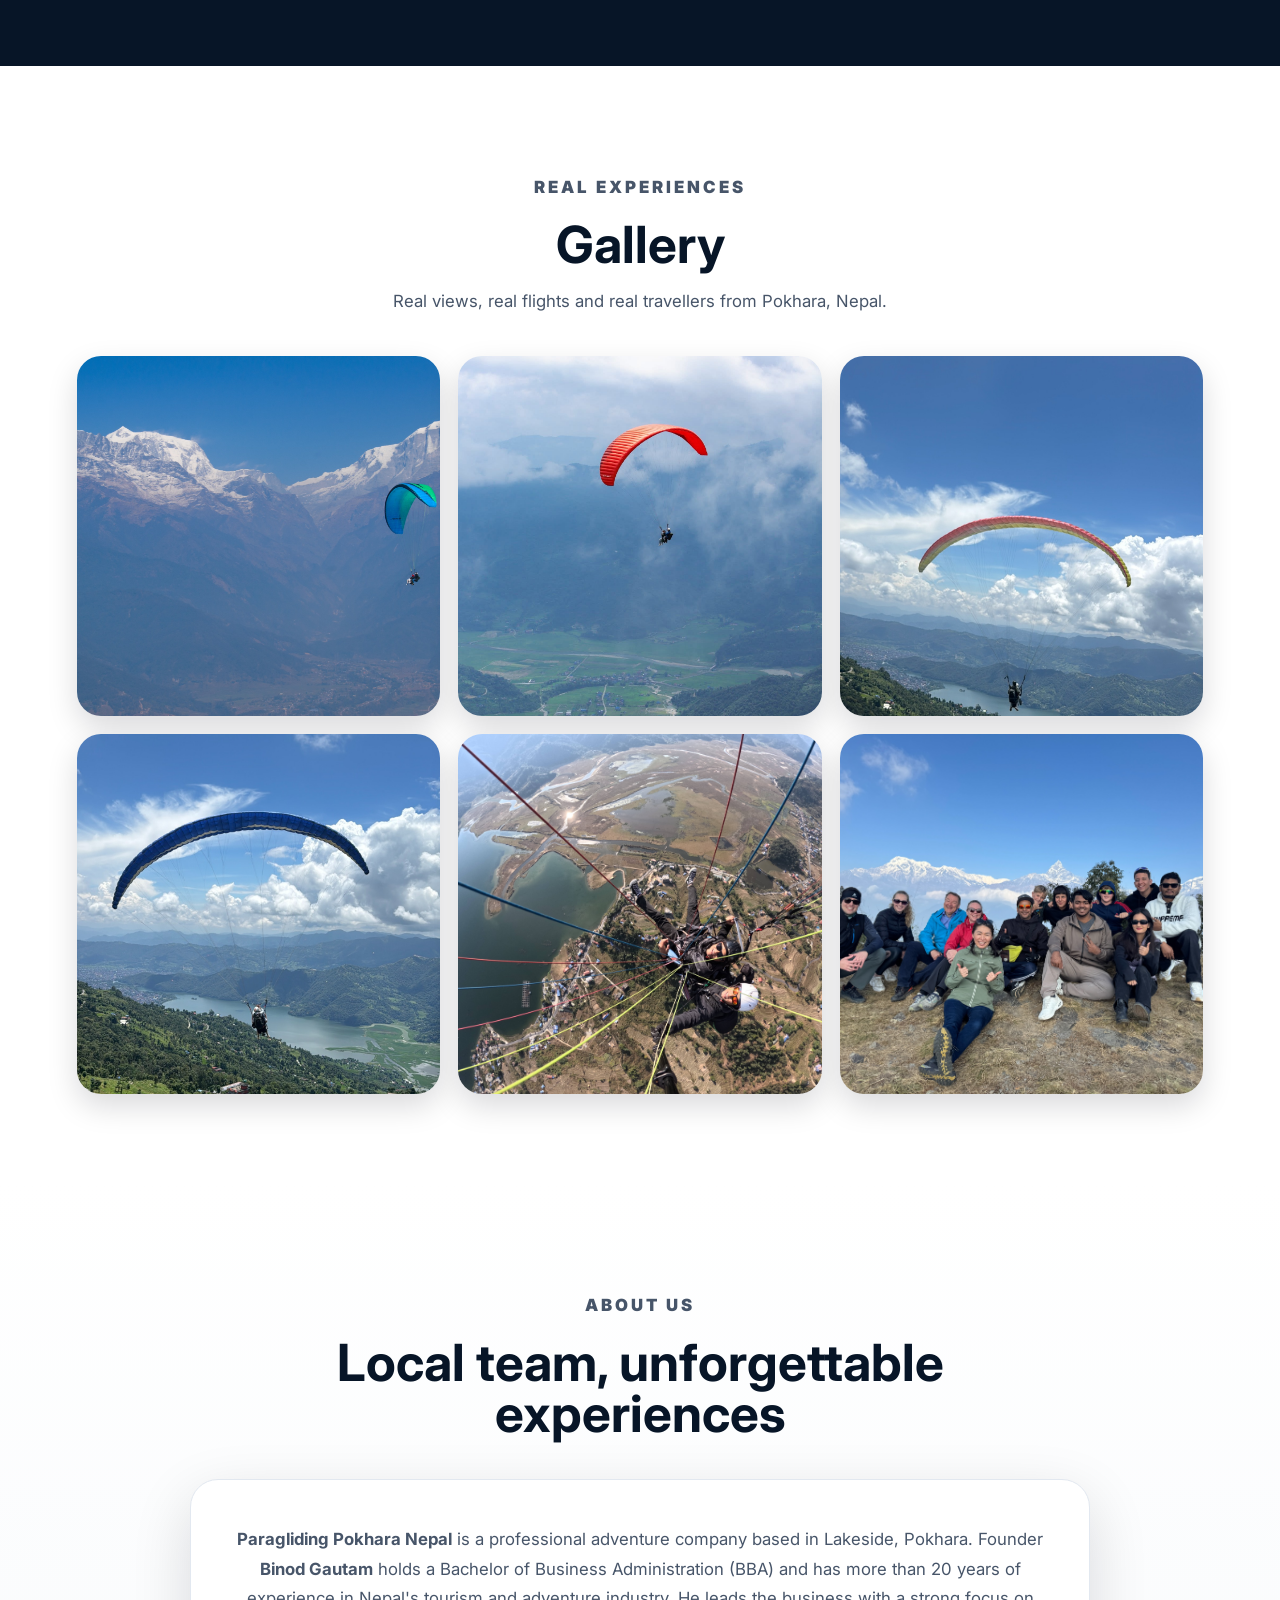
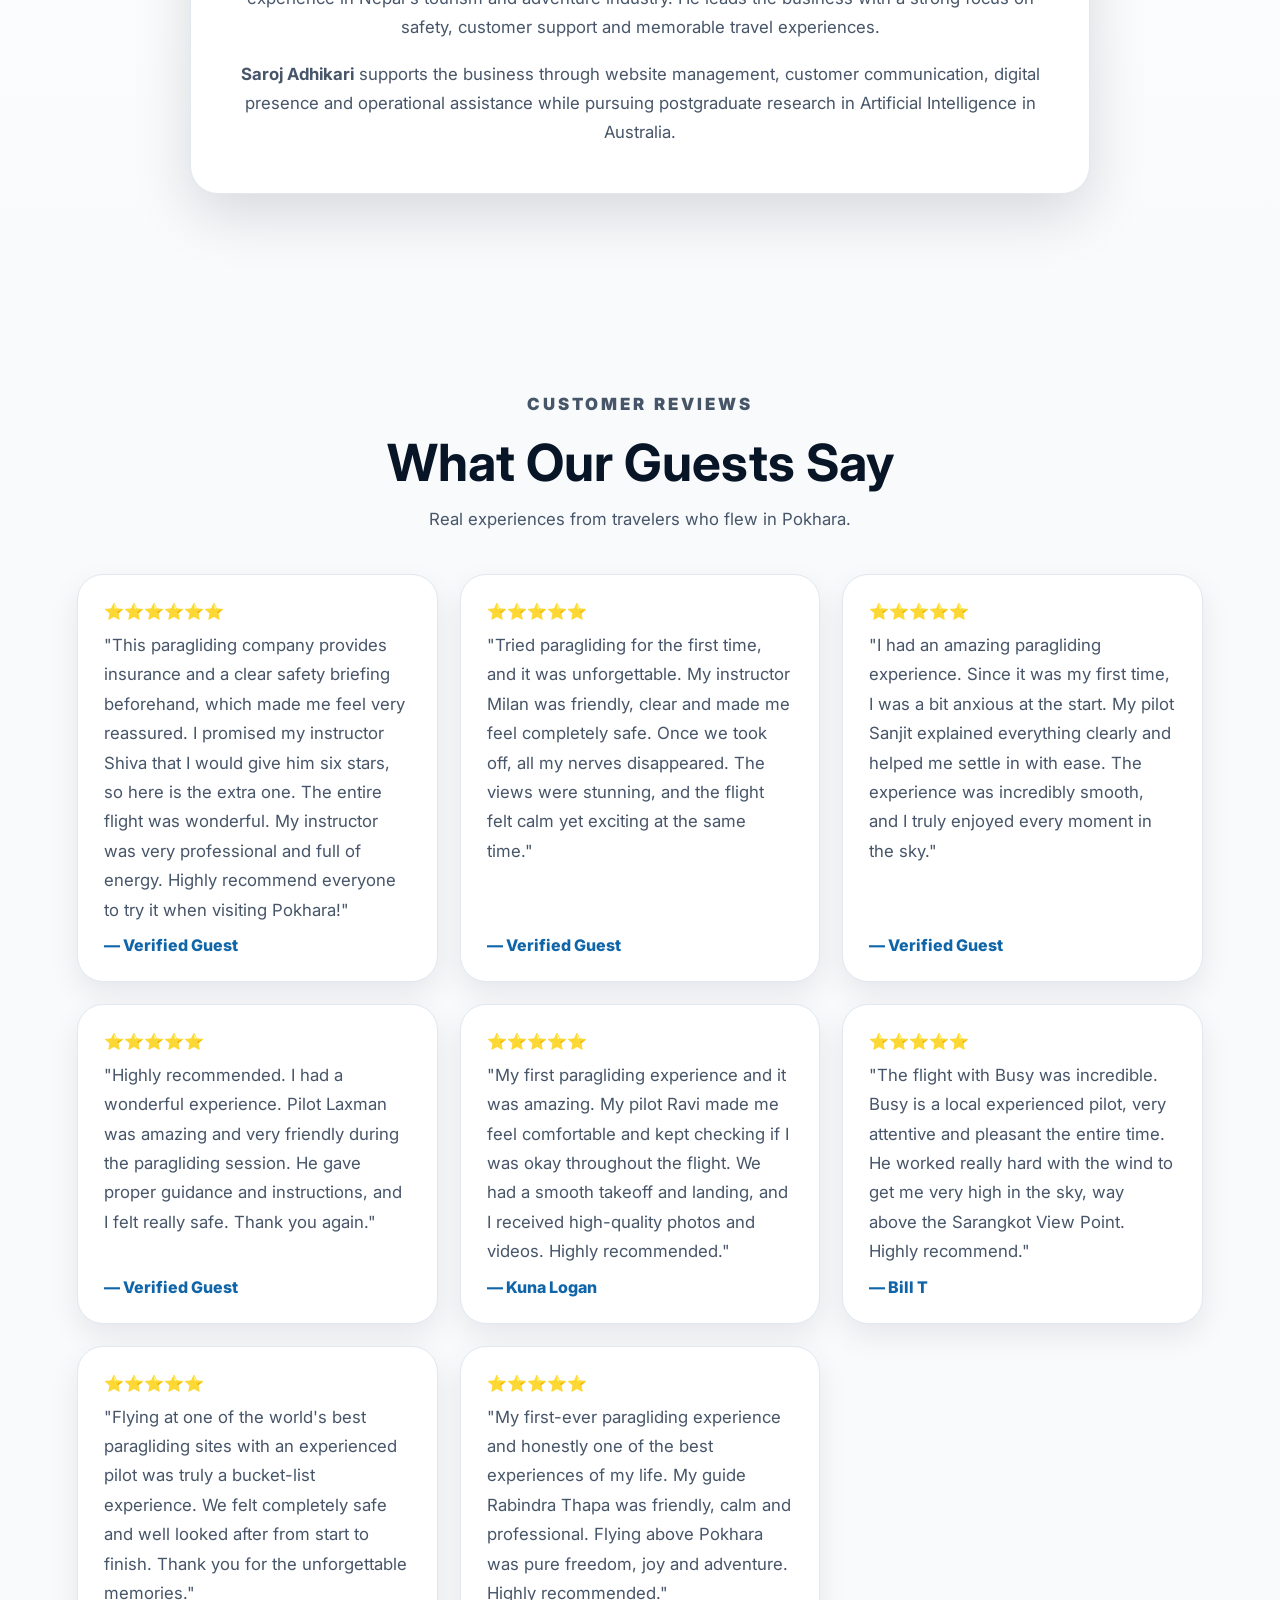
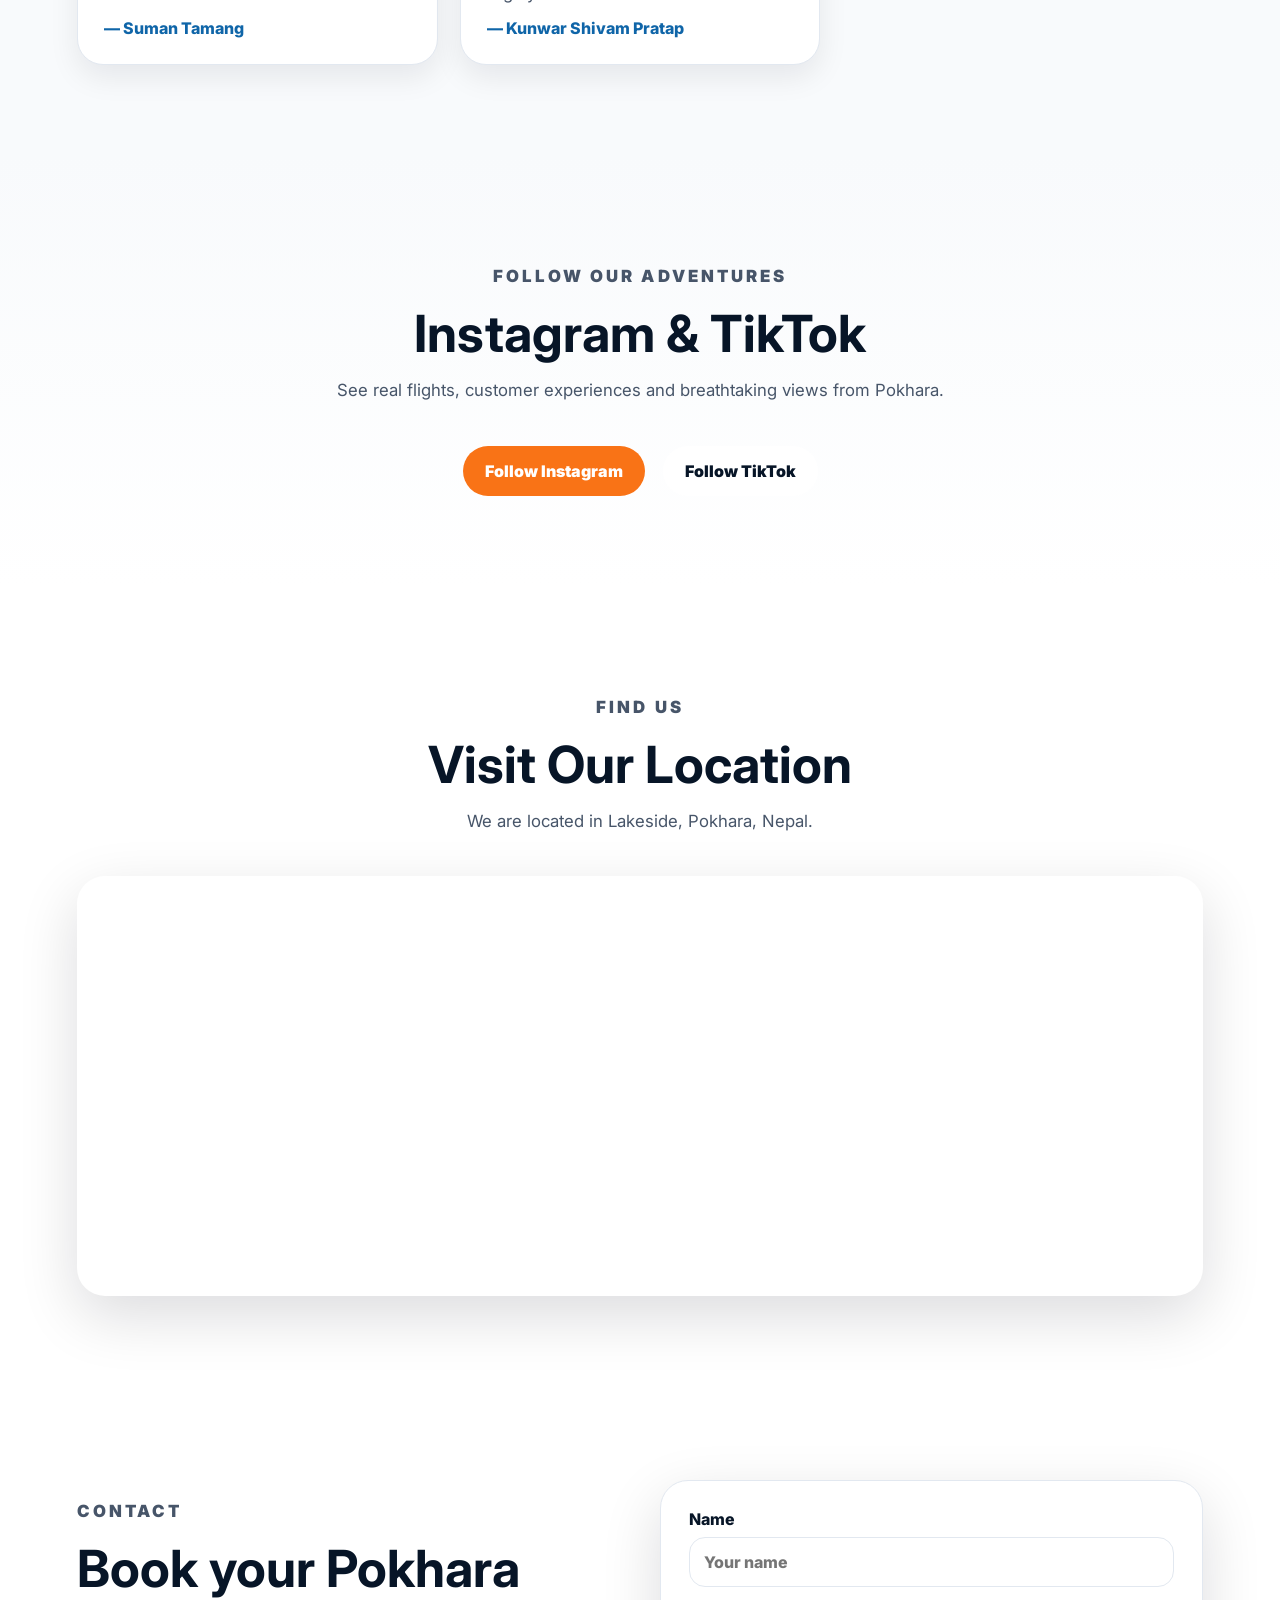
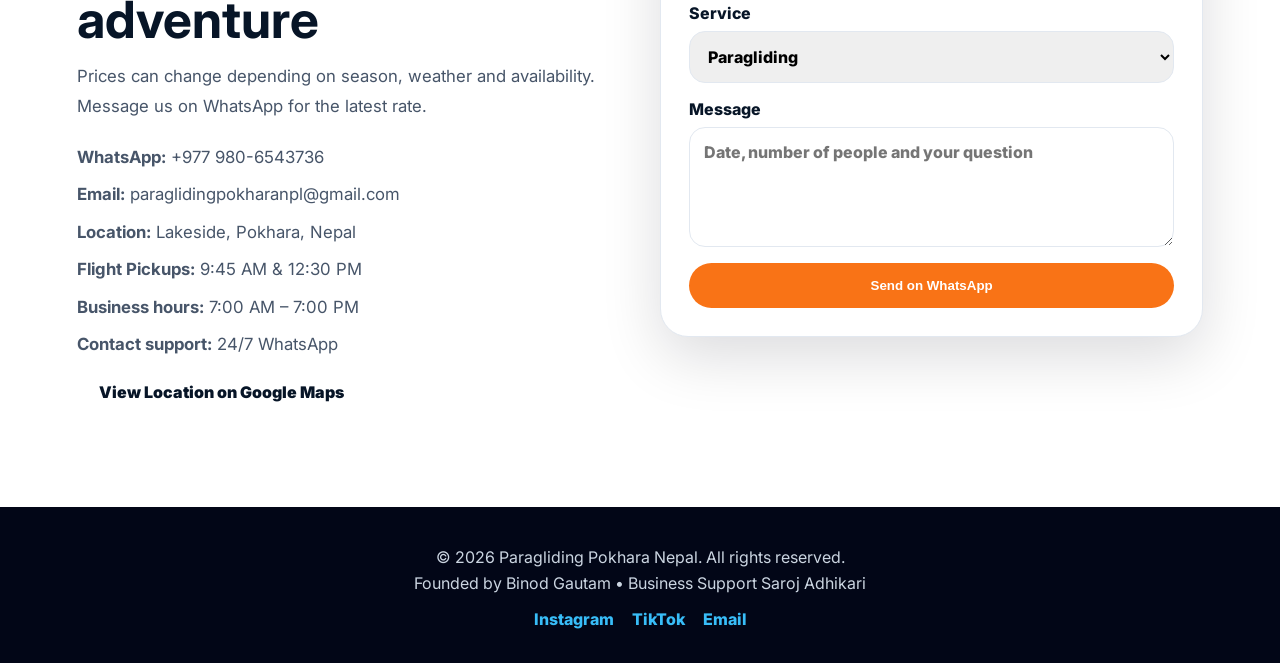
==== commit 432123f1: "Add files via upload" ====
--- a/index.html
+++ b/index.html
@@ -3,47 +3,86 @@
 <head>
   <meta charset="UTF-8" />
   <meta name="viewport" content="width=device-width, initial-scale=1.0" />
-  <title>Paragliding Pokhara Nepal | Fly Above the Himalayas</title>
-  <meta name="description" content="Book paragliding, trekking, hiking, car rental, bike rental and travel services in Pokhara, Nepal. Contact us 24/7 on WhatsApp." />
-  <meta name="keywords" content="Paragliding Pokhara, Pokhara paragliding, paragliding Nepal, trekking Pokhara, scooter rental Pokhara, car rental Pokhara" />
+
+  <title>Paragliding Pokhara Nepal | Tandem Flights, Trekking, Rentals & Tours</title>
+  <meta name="description" content="Experience world-class paragliding in Pokhara, Nepal. We offer tandem flights, trekking, hiking, car rental, bike rental, scooter rental, airport pickup, hotel booking and complete Nepal tour packages." />
+  <meta name="keywords" content="Paragliding Pokhara, Paragliding Nepal, Tandem Flight Pokhara, Trekking Nepal, Hiking Pokhara, Car Rental Pokhara, Bike Rental Pokhara, Scooter Rental Pokhara, Airport Pickup Pokhara, Hotel Booking Nepal, Nepal Tour Packages, Sarangkot Paragliding, Phewa Lake, Adventure Sports Nepal" />
+  <meta name="author" content="Paragliding Pokhara Nepal" />
+
+  <meta property="og:title" content="Paragliding Pokhara Nepal" />
+  <meta property="og:description" content="Fly above the Himalayas with professional pilots in Pokhara, Nepal." />
+  <meta property="og:type" content="website" />
+  <meta property="og:url" content="https://paraglidingpokharanpl.com" />
+  <meta property="og:image" content="assets/images/hero.jpg" />
+
+  <link rel="canonical" href="https://paraglidingpokharanpl.com" />
   <link rel="preconnect" href="https://fonts.googleapis.com">
   <link rel="preconnect" href="https://fonts.gstatic.com" crossorigin>
   <link href="https://fonts.googleapis.com/css2?family=Inter:wght@400;500;600;700;800;900&display=swap" rel="stylesheet">
   <link rel="stylesheet" href="styles.css" />
+
+  <script type="application/ld+json">
+  {
+    "@context": "https://schema.org",
+    "@type": "TravelAgency",
+    "name": "Paragliding Pokhara Nepal",
+    "url": "https://paraglidingpokharanpl.com",
+    "telephone": "+9779806543736",
+    "email": "paraglidingpokharanpl@gmail.com",
+    "address": {
+      "@type": "PostalAddress",
+      "addressLocality": "Lakeside, Pokhara",
+      "addressCountry": "NP"
+    },
+    "sameAs": [
+      "https://www.instagram.com/paraglidingpokharanepal/",
+      "https://www.tiktok.com/@paraglidinginpokhara"
+    ]
+  }
+  </script>
 </head>
 <body>
   <header class="site-header" id="top">
-    <a class="brand" href="#top" aria-label="Paragliding Pokhara Nepal home">
-      <img src="assets/images/logo.png" alt="Paragliding Pokhara Nepal logo" />
+    <a class="brand" href="index.html" aria-label="Paragliding Pokhara Nepal home">
+      <img src="assets/images/logo-professional.svg" alt="Paragliding Pokhara Nepal logo" />
       <span>Paragliding Pokhara Nepal</span>
     </a>
     <button class="menu-toggle" aria-label="Open navigation">☰</button>
     <nav class="nav">
-      <a href="#paragliding">Paragliding</a>
-      <a href="#trekking">Trekking</a>
-      <a href="#rentals">Rentals</a>
-      <a href="#gallery">Gallery</a>
-      <a href="#contact">Contact</a>
+      <a href="index.html">Home</a>
+      <a href="paragliding.html">Paragliding</a>
+      <a href="trekking.html">Trekking</a>
+      <a href="rentals.html">Rentals</a>
+      <a href="gallery.html">Gallery</a>
+      <a href="contact.html">Contact</a>
       <a class="nav-cta" href="https://wa.me/9779806543736?text=Namaste%2C%20I%20want%20to%20book%20or%20ask%20about%20Paragliding%20Pokhara%20Nepal." target="_blank" rel="noopener">WhatsApp</a>
     </nav>
   </header>
-
   <main>
     <section class="hero">
       <div class="hero-overlay"></div>
       <div class="hero-content">
         <p class="eyebrow">Pokhara • Nepal</p>
-        <h1>Fly Above the Himalayas</h1>
-        <p class="hero-text">Experience breathtaking paragliding over Pokhara with views of Phewa Lake, Annapurna range and the Himalayan sky.</p>
+        <h1>Experience Nepal From The Sky</h1>
+        <p class="hero-text">Professional paragliding, trekking, rentals and travel services in Lakeside, Pokhara with 24/7 WhatsApp support.</p>
         <div class="hero-actions">
-          <a class="btn btn-primary" href="https://wa.me/9779806543736?text=Namaste%2C%20I%20want%20today's%20price%20for%20paragliding%20in%20Pokhara." target="_blank" rel="noopener">Get Today’s Price</a>
-          <a class="btn btn-secondary" href="#gallery">View Gallery</a>
+          <a class="btn btn-primary" href="https://wa.me/9779806543736?text=Namaste%2C%20I%20want%20today's%20rate%20and%20availability%20for%20paragliding%20in%20Pokhara." target="_blank" rel="noopener">Ask Today’s Rate</a>
+          <a class="btn btn-secondary" href="gallery.html">View Gallery</a>
         </div>
         <div class="hero-badges">
-          <span>24/7 WhatsApp Support</span>
-          <span>Open 7 AM – 7 PM</span>
-          <span>Lakeside, Pokhara</span>
-        </div>
+          <span>20+ Years Experience</span>
+          <span>100% Safety Record</span>
+          <span>Free GoPro Photos & Videos</span>
+        </div>
+      </div>
+    </section>
+
+    <section class="section stats-section">
+      <div class="stats-grid">
+        <div><strong>20+</strong><span>Years Experience</span></div>
+        <div><strong>100%</strong><span>Safety Record</span></div>
+        <div><strong>24/7</strong><span>WhatsApp Support</span></div>
+        <div><strong>2</strong><span>Daily Pickup Times</span></div>
       </div>
     </section>
 
@@ -51,23 +90,12 @@
       <div class="section-heading">
         <p class="eyebrow">Fly • Explore • Experience</p>
         <h2>Your adventure partner in Pokhara</h2>
+        <p>We help travellers experience the best of Nepal through safe paragliding, guided trekking, vehicle rentals and complete travel support.</p>
       </div>
       <div class="intro-grid">
-        <div class="card feature-card">
-          <span class="icon">🪂</span>
-          <h3>Paragliding</h3>
-          <p>Tandem flying experience with professional pilots, safety briefing and amazing views.</p>
-        </div>
-        <div class="card feature-card">
-          <span class="icon">🏔️</span>
-          <h3>Trekking & Hiking</h3>
-          <p>Explore Pokhara, Sarangkot, Australian Camp, Mardi Himal and more with local guidance.</p>
-        </div>
-        <div class="card feature-card">
-          <span class="icon">🚗</span>
-          <h3>Rentals & Travel</h3>
-          <p>Car rental, bike rental, scooter rental, airport pickup and custom travel support.</p>
-        </div>
+        <div class="card feature-card"><span class="icon">🪂</span><h3>Paragliding</h3><p>Cloud Buster and Cross Country tandem flights with professional pilots.</p></div>
+        <div class="card feature-card"><span class="icon">🏔️</span><h3>Trekking & Hiking</h3><p>Short hikes, scenic viewpoints and custom Nepal trekking routes.</p></div>
+        <div class="card feature-card"><span class="icon">🚗</span><h3>Rentals & Travel</h3><p>Car, bike, scooter rental, airport pickup, hotel booking and tour packages.</p></div>
       </div>
     </section>
 
@@ -75,45 +103,61 @@
       <div>
         <p class="eyebrow">Main service</p>
         <h2>Paragliding in Pokhara</h2>
-        <p>Take off from the hills above Pokhara and glide across the sky with panoramic views of Phewa Lake and the Annapurna Himalayas.</p>
+        <p>Take off above Pokhara and glide through the Himalayan sky with views of Phewa Lake, Sarangkot and the Annapurna mountain range.</p>
         <ul class="check-list">
           <li>Professional tandem pilot</li>
           <li>Safety briefing and equipment</li>
           <li>Hotel pickup available</li>
-          <li>Photo and video options available</li>
-          <li>Price changes by season and availability — message us for today’s rate</li>
+          <li>Complimentary GoPro Photos & Videos Included</li>
+          <li>Contact us on WhatsApp for today's rates and availability</li>
         </ul>
-        <a class="btn btn-primary" href="https://wa.me/9779806543736?text=Namaste%2C%20I%20want%20to%20book%20paragliding%20in%20Pokhara.%20Please%20send%20today's%20price%20and%20availability." target="_blank" rel="noopener">Ask Price on WhatsApp</a>
+        <div class="flight-times">
+          <h3>Daily Flight Pickup Schedule</h3>
+          <p>🕙 Morning Pickup: 9:45 AM</p>
+          <p>🕧 Midday Pickup: 12:30 PM</p>
+          <p>Weather and availability can change, so message us before booking.</p>
+        </div>
+        <a class="btn btn-primary" href="https://wa.me/9779806543736?text=Namaste%2C%20I%20want%20to%20book%20paragliding%20in%20Pokhara.%20Please%20send%20today's%20rate%20and%20availability." target="_blank" rel="noopener">Ask on WhatsApp</a>
       </div>
       <img class="rounded-img" src="assets/images/phewa-flight.jpg" alt="Paraglider flying above Phewa Lake in Pokhara" />
     </section>
 
-    <section class="section dark-section" id="trekking">
+    <section class="section dark-section">
       <div class="section-heading left">
-        <p class="eyebrow">Explore Nepal</p>
-        <h2>Trekking, hiking and tours</h2>
-        <p>We also help travellers explore Pokhara and Nepal through trekking, hiking and customised travel services.</p>
+        <p class="eyebrow">Flight options</p>
+        <h2>Choose your flying experience</h2>
       </div>
       <div class="service-grid">
-        <div class="service-card"><h3>Short Hiking</h3><p>Sarangkot sunrise, World Peace Pagoda, Australian Camp and Dhampus.</p></div>
-        <div class="service-card"><h3>Trekking</h3><p>Mardi Himal, Poon Hill, Annapurna Base Camp and customised routes.</p></div>
-        <div class="service-card"><h3>Travel Service</h3><p>Pokhara sightseeing, airport transfer, local guide and Nepal tour planning.</p></div>
-      </div>
-    </section>
-
-    <section class="section split reverse" id="rentals">
+        <div class="service-card"><h3>Cloud Buster</h3><p>20–30 minute flight. Ride rising air currents and soar near the clouds above Pokhara.</p></div>
+        <div class="service-card"><h3>Cross Country</h3><p>45–60 minute flight. Fly over villages, hills and Himalayan scenery using thermals.</p></div>
+        <div class="service-card"><h3>Custom Adventure</h3><p>Paragliding with trekking, hotel booking, airport pickup and full travel support.</p></div>
+      </div>
+    </section>
+
+    <section class="section split reverse">
       <img class="rounded-img" src="assets/images/team.jpg" alt="Happy travellers in front of Himalayan mountains" />
       <div>
-        <p class="eyebrow">Secondary services</p>
-        <h2>Car, bike and scooter rental</h2>
-        <p>Need transport in Pokhara? Contact us for current vehicle availability and daily rates.</p>
+        <p class="eyebrow">All-in-one support</p>
+        <h2>Trekking, rentals and travel services</h2>
         <ul class="check-list">
-          <li>Car rental with or without driver</li>
-          <li>Bike and scooter rental</li>
+          <li>Trekking and hiking</li>
+          <li>Car, bike and scooter rental</li>
           <li>Airport pickup and drop-off</li>
-          <li>Custom travel arrangements</li>
+          <li>Hotel booking and tour packages</li>
         </ul>
-        <a class="btn btn-primary" href="https://wa.me/9779806543736?text=Namaste%2C%20I%20want%20car%2Fbike%2Fscooter%20rental%20in%20Pokhara.%20Please%20send%20availability%20and%20today's%20price." target="_blank" rel="noopener">Check Availability</a>
+        <a class="btn btn-primary" href="contact.html">Plan My Trip</a>
+      </div>
+    </section>
+
+    <section class="section virtual-section">
+      <div class="section-heading">
+        <p class="eyebrow">Coming soon</p>
+        <h2>360° Pokhara Flight Experience</h2>
+        <p>We are preparing an interactive 360° virtual flying experience so visitors can explore Pokhara from the sky before booking.</p>
+      </div>
+      <div class="virtual-box">
+        <h3>Virtual Flight Over Phewa Lake</h3>
+        <p>Upload Insta360, GoPro Max or 360° panorama footage later and we will embed it here.</p>
       </div>
     </section>
 
@@ -139,39 +183,68 @@
         <h2>Local team, unforgettable experiences</h2>
       </div>
       <div class="about-box">
-        <p><strong>Paragliding Pokhara Nepal</strong> is founded by <strong>Binod Gautam</strong> and co-founded by <strong>Saroj Adhikari</strong>. We help travellers enjoy paragliding, trekking, hiking, rentals and travel services in Pokhara with friendly local support.</p>
-      </div>
-    </section>
-
-    
+        <p><strong>Paragliding Pokhara Nepal</strong> is a professional adventure company based in Lakeside, Pokhara. Founder <strong>Binod Gautam</strong> holds a Bachelor of Business Administration (BBA) and has more than 20 years of experience in Nepal's tourism and adventure industry. He leads the business with a strong focus on safety, customer support and memorable travel experiences.</p>
+        <p><strong>Saroj Adhikari</strong> supports the business through website management, customer communication, digital presence and operational assistance while pursuing postgraduate research in Artificial Intelligence in Australia.</p>
+      </div>
+    </section>
+
+    <section class="section reviews-section">
+      <div class="section-heading">
+        <p class="eyebrow">Customer Reviews</p>
+        <h2>What Our Guests Say</h2>
+        <p>Real experiences from travelers who flew in Pokhara.</p>
+      </div>
+      <div class="review-grid">
+        <div class="review-card"><strong>⭐⭐⭐⭐⭐⭐</strong><p>"This paragliding company provides insurance and a clear safety briefing beforehand, which made me feel very reassured. I promised my instructor Shiva that I would give him six stars, so here is the extra one. The entire flight was wonderful. My instructor was very professional and full of energy. Highly recommend everyone to try it when visiting Pokhara!"</p><span>— Verified Guest</span></div>
+        <div class="review-card"><strong>⭐⭐⭐⭐⭐</strong><p>"Tried paragliding for the first time, and it was unforgettable. My instructor Milan was friendly, clear and made me feel completely safe. Once we took off, all my nerves disappeared. The views were stunning, and the flight felt calm yet exciting at the same time."</p><span>— Verified Guest</span></div>
+        <div class="review-card"><strong>⭐⭐⭐⭐⭐</strong><p>"I had an amazing paragliding experience. Since it was my first time, I was a bit anxious at the start. My pilot Sanjit explained everything clearly and helped me settle in with ease. The experience was incredibly smooth, and I truly enjoyed every moment in the sky."</p><span>— Verified Guest</span></div>
+        <div class="review-card"><strong>⭐⭐⭐⭐⭐</strong><p>"Highly recommended. I had a wonderful experience. Pilot Laxman was amazing and very friendly during the paragliding session. He gave proper guidance and instructions, and I felt really safe. Thank you again."</p><span>— Verified Guest</span></div>
+        <div class="review-card"><strong>⭐⭐⭐⭐⭐</strong><p>"My first paragliding experience and it was amazing. My pilot Ravi made me feel comfortable and kept checking if I was okay throughout the flight. We had a smooth takeoff and landing, and I received high-quality photos and videos. Highly recommended."</p><span>— Kuna Logan</span></div>
+        <div class="review-card"><strong>⭐⭐⭐⭐⭐</strong><p>"The flight with Busy was incredible. Busy is a local experienced pilot, very attentive and pleasant the entire time. He worked really hard with the wind to get me very high in the sky, way above the Sarangkot View Point. Highly recommend."</p><span>— Bill T</span></div>
+        <div class="review-card"><strong>⭐⭐⭐⭐⭐</strong><p>"Flying at one of the world's best paragliding sites with an experienced pilot was truly a bucket-list experience. We felt completely safe and well looked after from start to finish. Thank you for the unforgettable memories."</p><span>— Suman Tamang</span></div>
+        <div class="review-card"><strong>⭐⭐⭐⭐⭐</strong><p>"My first-ever paragliding experience and honestly one of the best experiences of my life. My guide Rabindra Thapa was friendly, calm and professional. Flying above Pokhara was pure freedom, joy and adventure. Highly recommended."</p><span>— Kunwar Shivam Pratap</span></div>
+      </div>
+    </section>
+
     <section class="section social-section">
       <div class="section-heading">
         <p class="eyebrow">Follow Our Adventures</p>
-        <h2>See Real Flights & Experiences</h2>
-        <p>Follow our latest paragliding flights, customer experiences and stunning views of Pokhara on Instagram and TikTok.</p>
+        <h2>Instagram & TikTok</h2>
+        <p>See real flights, customer experiences and breathtaking views from Pokhara.</p>
       </div>
       <div class="social-buttons">
-        <a class="btn btn-primary" href="https://www.instagram.com/paraglidingpokharanepal/" target="_blank">Follow Instagram</a>
-        <a class="btn btn-secondary" href="https://www.tiktok.com/@paraglidinginpokhara" target="_blank">Follow TikTok</a>
-      </div>
-    </section>
-
+        <a class="btn btn-primary" href="https://www.instagram.com/paraglidingpokharanepal/" target="_blank" rel="noopener">Follow Instagram</a>
+        <a class="btn btn-secondary" href="https://www.tiktok.com/@paraglidinginpokhara" target="_blank" rel="noopener">Follow TikTok</a>
+      </div>
+    </section>
+
+    <section class="section map-section">
+      <div class="section-heading">
+        <p class="eyebrow">Find Us</p>
+        <h2>Visit Our Location</h2>
+        <p>We are located in Lakeside, Pokhara, Nepal.</p>
+      </div>
+      <iframe src="https://www.google.com/maps?q=28.2062666,83.9617715&output=embed" width="100%" height="420" style="border:0;border-radius:28px;" allowfullscreen="" loading="lazy" referrerpolicy="no-referrer-when-downgrade"></iframe>
+    </section>
 
     <section class="section contact" id="contact">
       <div>
         <p class="eyebrow">Contact</p>
         <h2>Book your Pokhara adventure</h2>
-        <p>Prices can change depending on season, weather and availability. Message us on WhatsApp for the latest price.</p>
+        <p>Prices can change depending on season, weather and availability. Message us on WhatsApp for the latest rate.</p>
         <div class="contact-list">
           <p><strong>WhatsApp:</strong> +977 980-6543736</p>
-          <p><strong>Location:</strong> Lakeside, Pokhara, Nepal</p><p><strong>Email:</strong> paraglidingpokharanpl@gmail.com</p><p><strong>Flight Pickups:</strong> 9:45 AM & 12:30 PM</p>
+          <p><strong>Email:</strong> paraglidingpokharanpl@gmail.com</p>
+          <p><strong>Location:</strong> Lakeside, Pokhara, Nepal</p>
+          <p><strong>Flight Pickups:</strong> 9:45 AM & 12:30 PM</p>
           <p><strong>Business hours:</strong> 7:00 AM – 7:00 PM</p>
           <p><strong>Contact support:</strong> 24/7 WhatsApp</p>
         </div>
+        <a class="btn btn-secondary" href="https://www.google.com/maps?q=28.2062666,83.9617715" target="_blank" rel="noopener">View Location on Google Maps</a>
       </div>
       <form class="contact-form" onsubmit="sendWhatsApp(event)">
         <label>Name<input id="name" type="text" placeholder="Your name" required></label>
-        <label>Service<select id="service"><option>Paragliding</option><option>Trekking / Hiking</option><option>Car rental</option><option>Bike / scooter rental</option><option>Travel service</option></select></label>
+        <label>Service<select id="service"><option>Paragliding</option><option>Trekking / Hiking</option><option>Car rental</option><option>Bike / scooter rental</option><option>Travel service</option><option>Airport pickup</option><option>Hotel booking</option></select></label>
         <label>Message<textarea id="message" placeholder="Date, number of people and your question"></textarea></label>
         <button class="btn btn-primary" type="submit">Send on WhatsApp</button>
       </form>
@@ -180,11 +253,16 @@
 
   <footer class="footer">
     <p>© <span id="year"></span> Paragliding Pokhara Nepal. All rights reserved.</p>
-    <p>Founded by Binod Gautam • Co-founder Saroj Adhikari</p>
-  <div class="footer-social"><a href="https://www.instagram.com/paraglidingpokharanepal/" target="_blank">Instagram</a><a href="https://www.tiktok.com/@paraglidinginpokhara" target="_blank">TikTok</a></div></footer>
+    <p>Founded by Binod Gautam • Business Support Saroj Adhikari</p>
+    <div class="footer-social">
+      <a href="https://www.instagram.com/paraglidingpokharanepal/" target="_blank" rel="noopener">Instagram</a>
+      <a href="https://www.tiktok.com/@paraglidinginpokhara" target="_blank" rel="noopener">TikTok</a>
+      <a href="mailto:paraglidingpokharanpl@gmail.com">Email</a>
+    </div>
+  </footer>
 
   <a class="whatsapp-float" href="https://wa.me/9779806543736?text=Namaste%2C%20I%20want%20to%20ask%20about%20Paragliding%20Pokhara%20Nepal." target="_blank" rel="noopener">WhatsApp</a>
 
   <script src="script.js"></script>
 </body>
-</html>
+</html>
--- a/styles.css
+++ b/styles.css
@@ -1 +1,45 @@
 :root{--navy:#071527;--blue:#0f65a8;--sky:#38bdf8;--orange:#f97316;--white:#fff;--muted:#64748b;--light:#f8fafc;--border:#e2e8f0;--shadow:0 20px 60px rgba(2,8,23,.14)}*{box-sizing:border-box}html{scroll-behavior:smooth}body{margin:0;font-family:Inter,system-ui,-apple-system,Segoe UI,sans-serif;color:var(--navy);background:#fff}a{text-decoration:none;color:inherit}img{max-width:100%;display:block}.site-header{position:fixed;top:0;left:0;right:0;z-index:10;display:flex;align-items:center;justify-content:space-between;padding:14px 6%;background:rgba(255,255,255,.92);backdrop-filter:blur(14px);box-shadow:0 1px 0 rgba(15,23,42,.08)}.brand{display:flex;align-items:center;gap:10px;font-weight:900}.brand img{width:54px;height:54px;object-fit:contain}.nav{display:flex;align-items:center;gap:24px;font-weight:700}.nav a:hover{color:var(--orange)}.nav-cta{background:var(--orange);color:white!important;padding:12px 18px;border-radius:999px}.menu-toggle{display:none;background:none;border:0;font-size:28px}.hero{min-height:100vh;display:flex;align-items:center;position:relative;background:url('assets/images/hero.jpg') center/cover no-repeat;color:white}.hero-overlay{position:absolute;inset:0;background:linear-gradient(90deg,rgba(7,21,39,.86),rgba(7,21,39,.45),rgba(7,21,39,.05))}.hero-content{position:relative;z-index:1;width:min(850px,90%);margin-left:6%;padding-top:70px}.eyebrow{text-transform:uppercase;letter-spacing:.18em;font-weight:900;color:var(--orange);font-size:.78rem}.hero h1{font-size:clamp(3rem,8vw,7rem);line-height:.92;margin:12px 0}.hero-text{font-size:clamp(1.1rem,2vw,1.45rem);max-width:680px;color:#e2e8f0}.hero-actions{display:flex;flex-wrap:wrap;gap:14px;margin-top:28px}.btn{display:inline-flex;align-items:center;justify-content:center;border:0;border-radius:999px;padding:15px 22px;font-weight:900;cursor:pointer}.btn-primary{background:var(--orange);color:white}.btn-secondary{background:white;color:var(--navy)}.hero-badges{display:flex;flex-wrap:wrap;gap:10px;margin-top:28px}.hero-badges span{padding:10px 14px;background:rgba(255,255,255,.12);border:1px solid rgba(255,255,255,.2);border-radius:999px}.section{padding:90px 6%}.section-heading{text-align:center;max-width:760px;margin:0 auto 40px}.section-heading.left{text-align:left;margin-left:0}.section h2{font-size:clamp(2rem,4vw,3.6rem);line-height:1;margin:10px 0}.section p{font-size:1.05rem;line-height:1.75;color:#475569}.intro-grid,.service-grid{display:grid;grid-template-columns:repeat(3,1fr);gap:22px}.card,.service-card,.about-box,.contact-form{background:white;border:1px solid var(--border);border-radius:28px;padding:28px;box-shadow:var(--shadow)}.feature-card .icon{font-size:42px}.feature-card h3,.service-card h3{font-size:1.35rem;margin-bottom:10px}.split{display:grid;grid-template-columns:1fr 1fr;gap:55px;align-items:center}.reverse{background:var(--light)}.rounded-img{border-radius:34px;box-shadow:var(--shadow);aspect-ratio:4/5;object-fit:cover}.check-list{list-style:none;padding:0;margin:24px 0}.check-list li{padding:10px 0 10px 34px;position:relative;color:#334155;font-weight:600}.check-list li:before{content:'✓';position:absolute;left:0;color:var(--orange);font-weight:900}.dark-section{background:var(--navy);color:white}.dark-section p{color:#cbd5e1}.service-card{background:rgba(255,255,255,.08);border-color:rgba(255,255,255,.12);box-shadow:none}.service-card p{color:#cbd5e1}.gallery-grid{display:grid;grid-template-columns:repeat(3,1fr);gap:18px}.gallery-grid img{width:100%;height:360px;object-fit:cover;border-radius:24px;box-shadow:0 12px 30px rgba(2,8,23,.15)}.about{background:linear-gradient(180deg,#fff,#f8fafc)}.about-box{max-width:900px;margin:auto;text-align:center}.contact{display:grid;grid-template-columns:1fr 1fr;gap:40px;align-items:start}.contact-list{margin-top:22px}.contact-list p{margin:8px 0}.contact-form{display:grid;gap:16px}.contact-form label{display:grid;gap:8px;font-weight:800}.contact-form input,.contact-form select,.contact-form textarea{width:100%;border:1px solid var(--border);border-radius:16px;padding:14px;font:inherit}.contact-form textarea{min-height:120px;resize:vertical}.footer{text-align:center;background:#020617;color:#cbd5e1;padding:34px 6%}.footer p{margin:6px}.whatsapp-float{position:fixed;right:20px;bottom:20px;z-index:20;background:#22c55e;color:white;font-weight:900;padding:15px 20px;border-radius:999px;box-shadow:0 14px 35px rgba(34,197,94,.35)}@media(max-width:900px){.menu-toggle{display:block}.nav{display:none;position:absolute;top:82px;left:0;right:0;background:white;flex-direction:column;padding:24px;box-shadow:var(--shadow)}.nav.open{display:flex}.intro-grid,.service-grid,.split,.contact{grid-template-columns:1fr}.gallery-grid{grid-template-columns:1fr 1fr}.hero-content{margin:0 auto}.site-header{padding:10px 4%}.brand span{font-size:.9rem}}@media(max-width:560px){.gallery-grid{grid-template-columns:1fr}.section{padding:70px 5%}.hero-badges{display:none}.brand img{width:46px;height:46px}.gallery-grid img{height:420px}}
+
+.social-section{text-align:center;background:linear-gradient(180deg,#f8fafc,#fff)}
+.social-buttons{display:flex;justify-content:center;gap:20px;flex-wrap:wrap;margin-top:30px}
+.footer-social{margin-top:20px;display:flex;justify-content:center;gap:20px}
+.footer-social a{color:#38bdf8;font-weight:700}
+.footer-social a:hover{color:#f97316}
+
+
+
+/* VERSION 2.0 SECTIONS */
+.stats-section{background:#fff;padding:55px 6%}
+.stats-grid{display:grid;grid-template-columns:repeat(4,1fr);gap:18px}
+.stats-grid div{background:#f8fafc;border:1px solid #e2e8f0;border-radius:24px;padding:26px;text-align:center;box-shadow:0 12px 30px rgba(2,8,23,.08)}
+.stats-grid strong{display:block;font-size:2.4rem;color:#f97316;font-weight:900}
+.stats-grid span{font-weight:800;color:#071527}
+.flight-times{margin:24px 0;padding:22px;border-radius:22px;background:#f8fafc;border:1px solid #e2e8f0}
+.flight-times h3{margin-top:0;color:#0f65a8}
+.social-section{background:linear-gradient(180deg,#f8fafc,#fff);text-align:center}
+.social-buttons{display:flex;justify-content:center;gap:18px;flex-wrap:wrap}
+.footer-social{display:flex;justify-content:center;gap:18px;flex-wrap:wrap;margin-top:16px}
+.footer-social a{color:#38bdf8;font-weight:800}
+.footer-social a:hover{color:#f97316}
+.virtual-section{background:#071527;color:#fff}
+.virtual-section p{color:#cbd5e1}
+.virtual-box{max-width:900px;margin:auto;text-align:center;border:1px solid rgba(255,255,255,.18);background:rgba(255,255,255,.08);border-radius:30px;padding:45px}
+.reviews-section{background:#f8fafc}
+.review-grid{display:grid;grid-template-columns:repeat(3,1fr);gap:22px}
+.review-card{background:#fff;border:1px solid #e2e8f0;border-radius:26px;padding:26px;box-shadow:0 12px 30px rgba(2,8,23,.08)}
+.review-card strong{color:#f97316}
+.review-card span{font-weight:800;color:#0f65a8}
+.subpage-hero{min-height:70vh;display:flex;align-items:center;padding:130px 6% 80px;background:linear-gradient(90deg,rgba(7,21,39,.88),rgba(7,21,39,.55)),url('assets/images/hero.jpg') center/cover no-repeat;color:#fff}
+.subpage-hero div{max-width:850px}
+.subpage-hero h1{font-size:clamp(3rem,7vw,6rem);line-height:.95;margin:12px 0}
+.subpage-hero p{font-size:1.25rem;color:#e2e8f0;max-width:720px}
+@media(max-width:900px){.stats-grid,.review-grid{grid-template-columns:1fr 1fr}}
+@media(max-width:560px){.stats-grid,.review-grid{grid-template-columns:1fr}.stats-grid strong{font-size:2rem}}
+
+
+/* FINAL COMPLETE POLISH */
+.map-section{background:#fff}
+.map-section iframe{box-shadow:0 20px 60px rgba(2,8,23,.14)}
+.review-card{display:flex;flex-direction:column;gap:10px}
+.review-card p{margin:0}
+.review-card span{margin-top:auto}
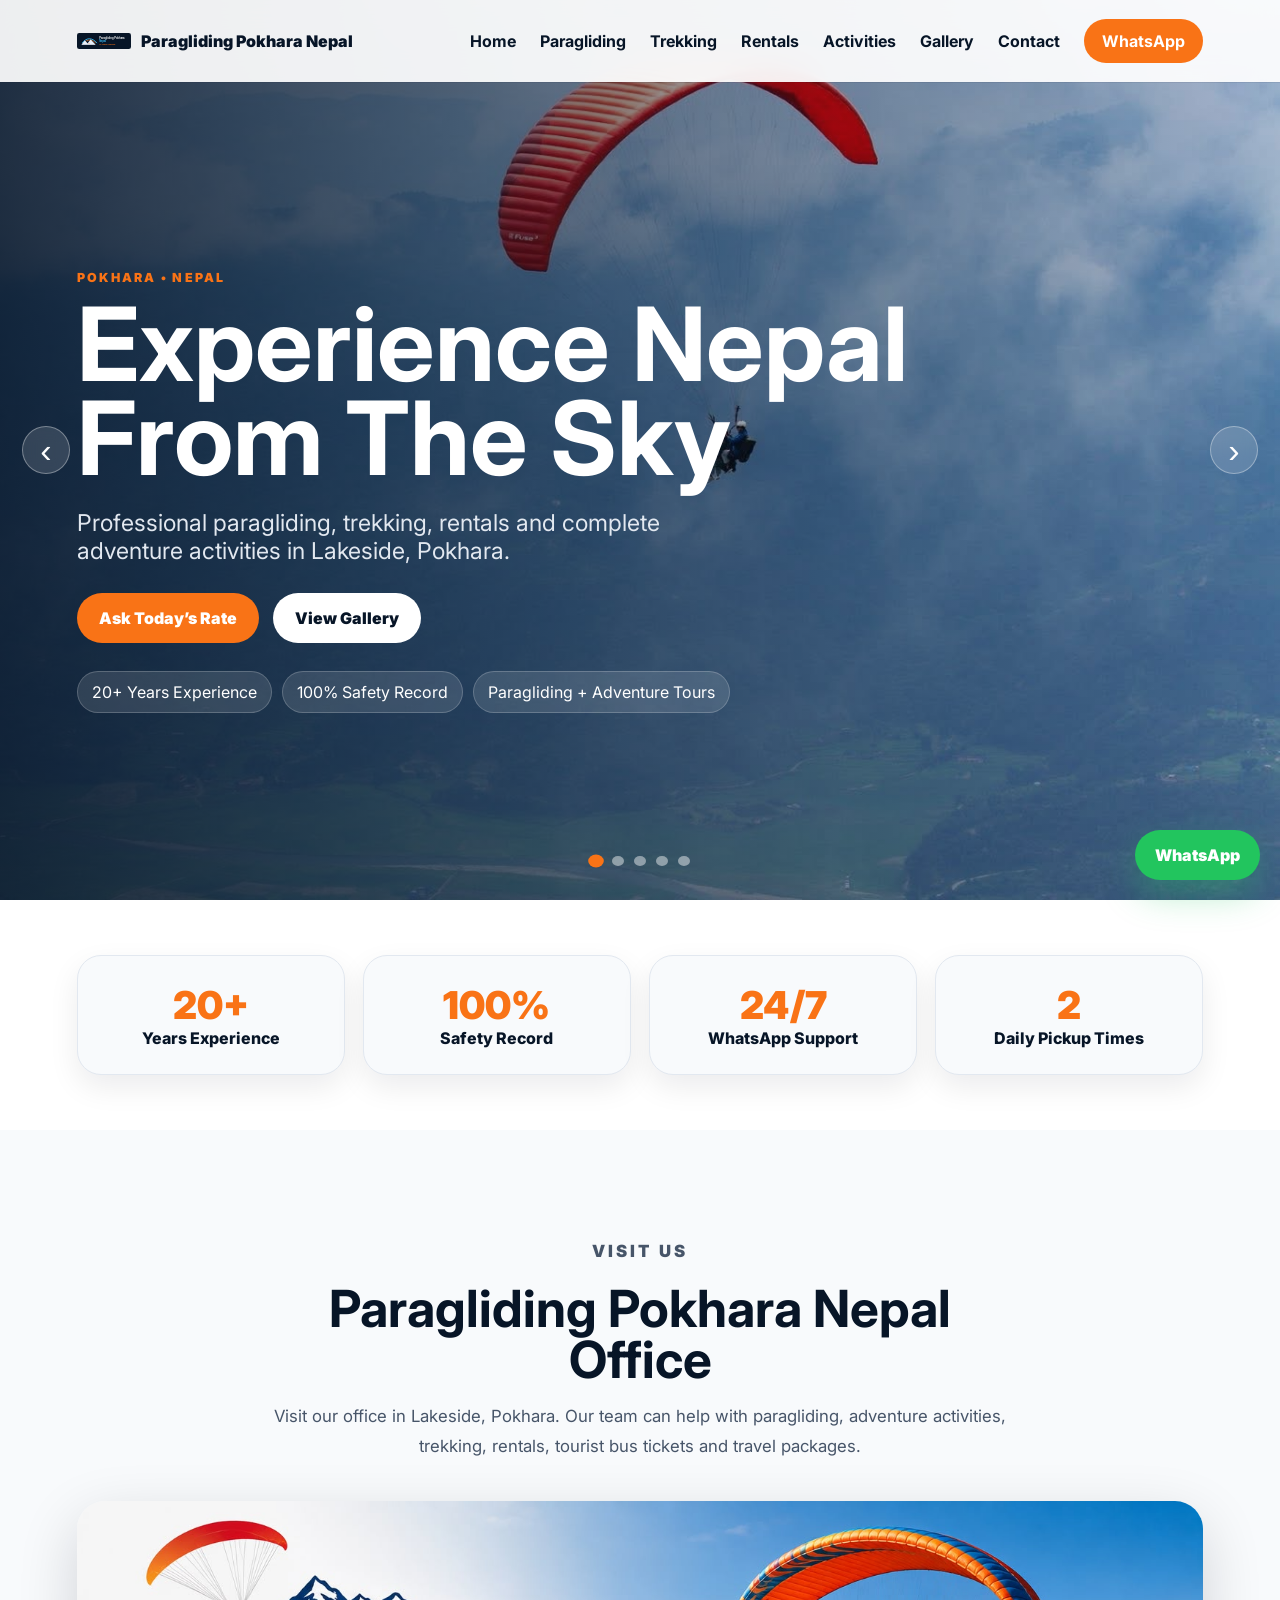
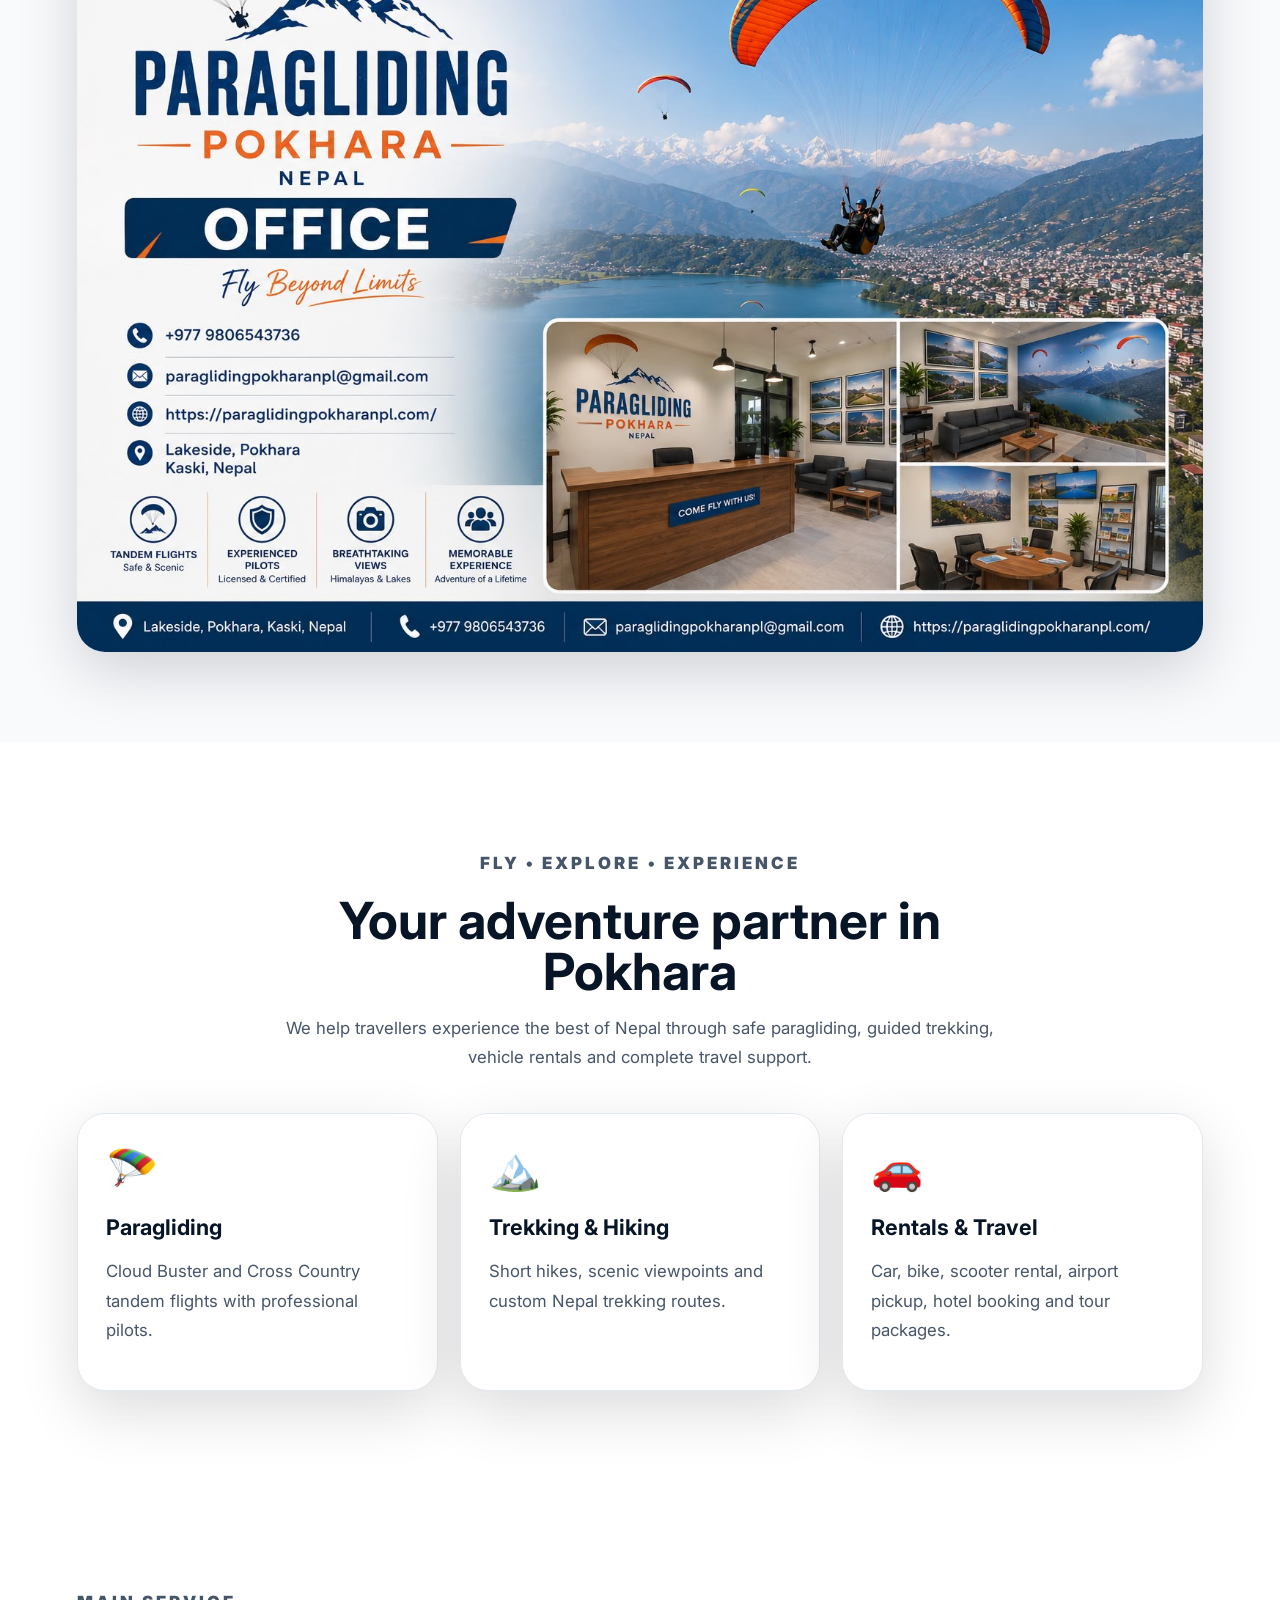
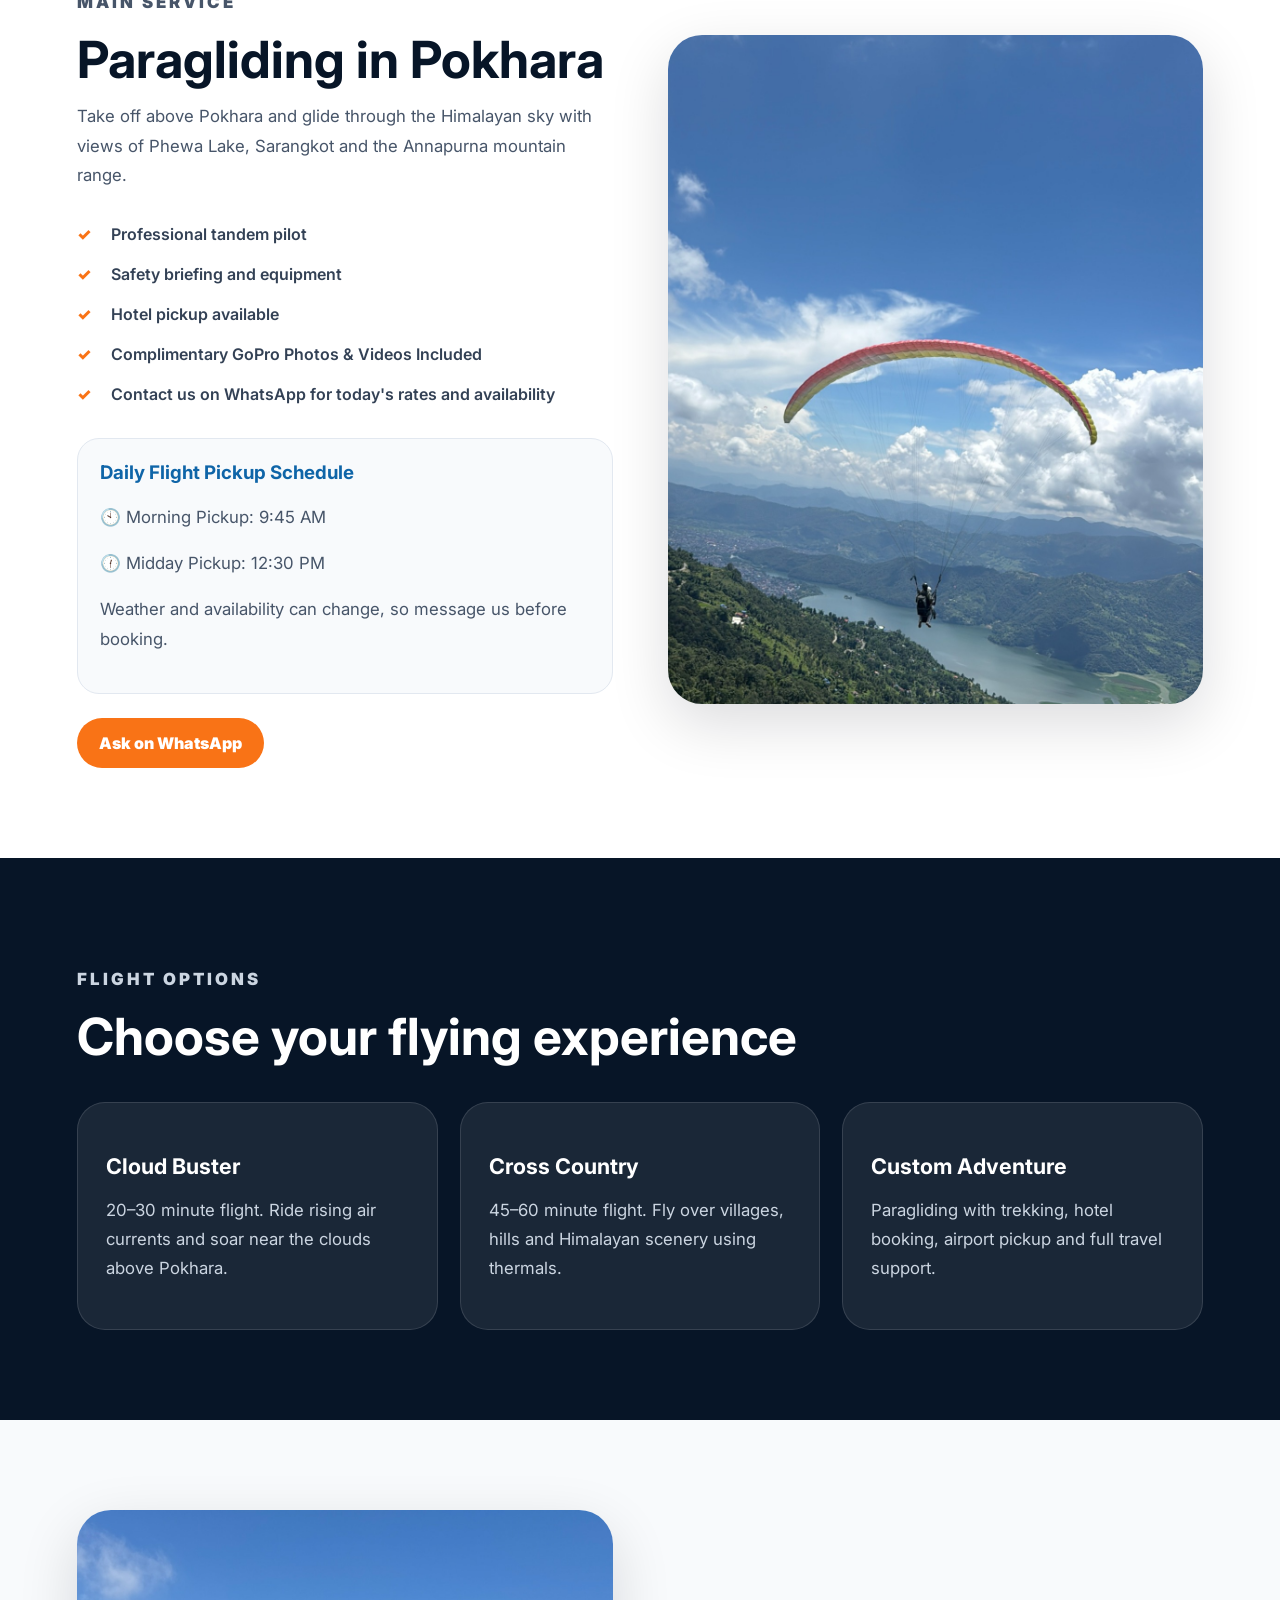
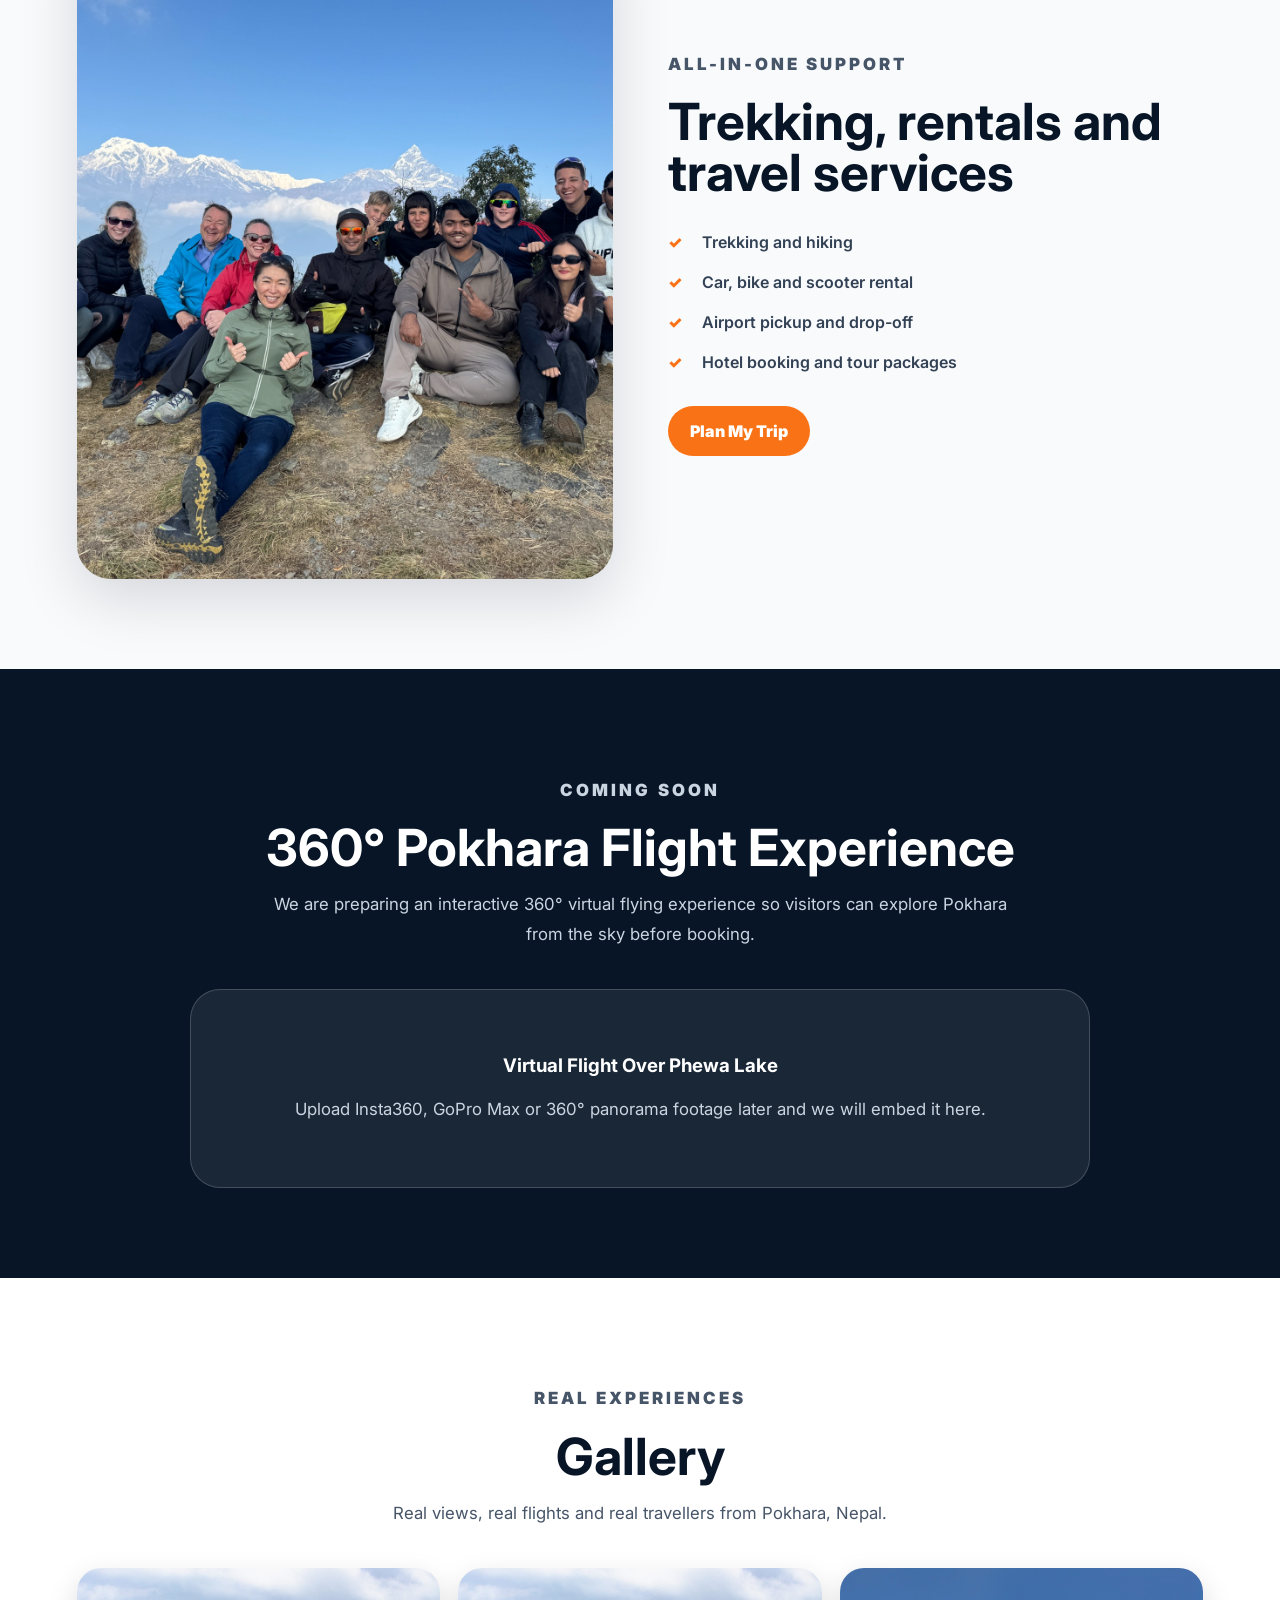
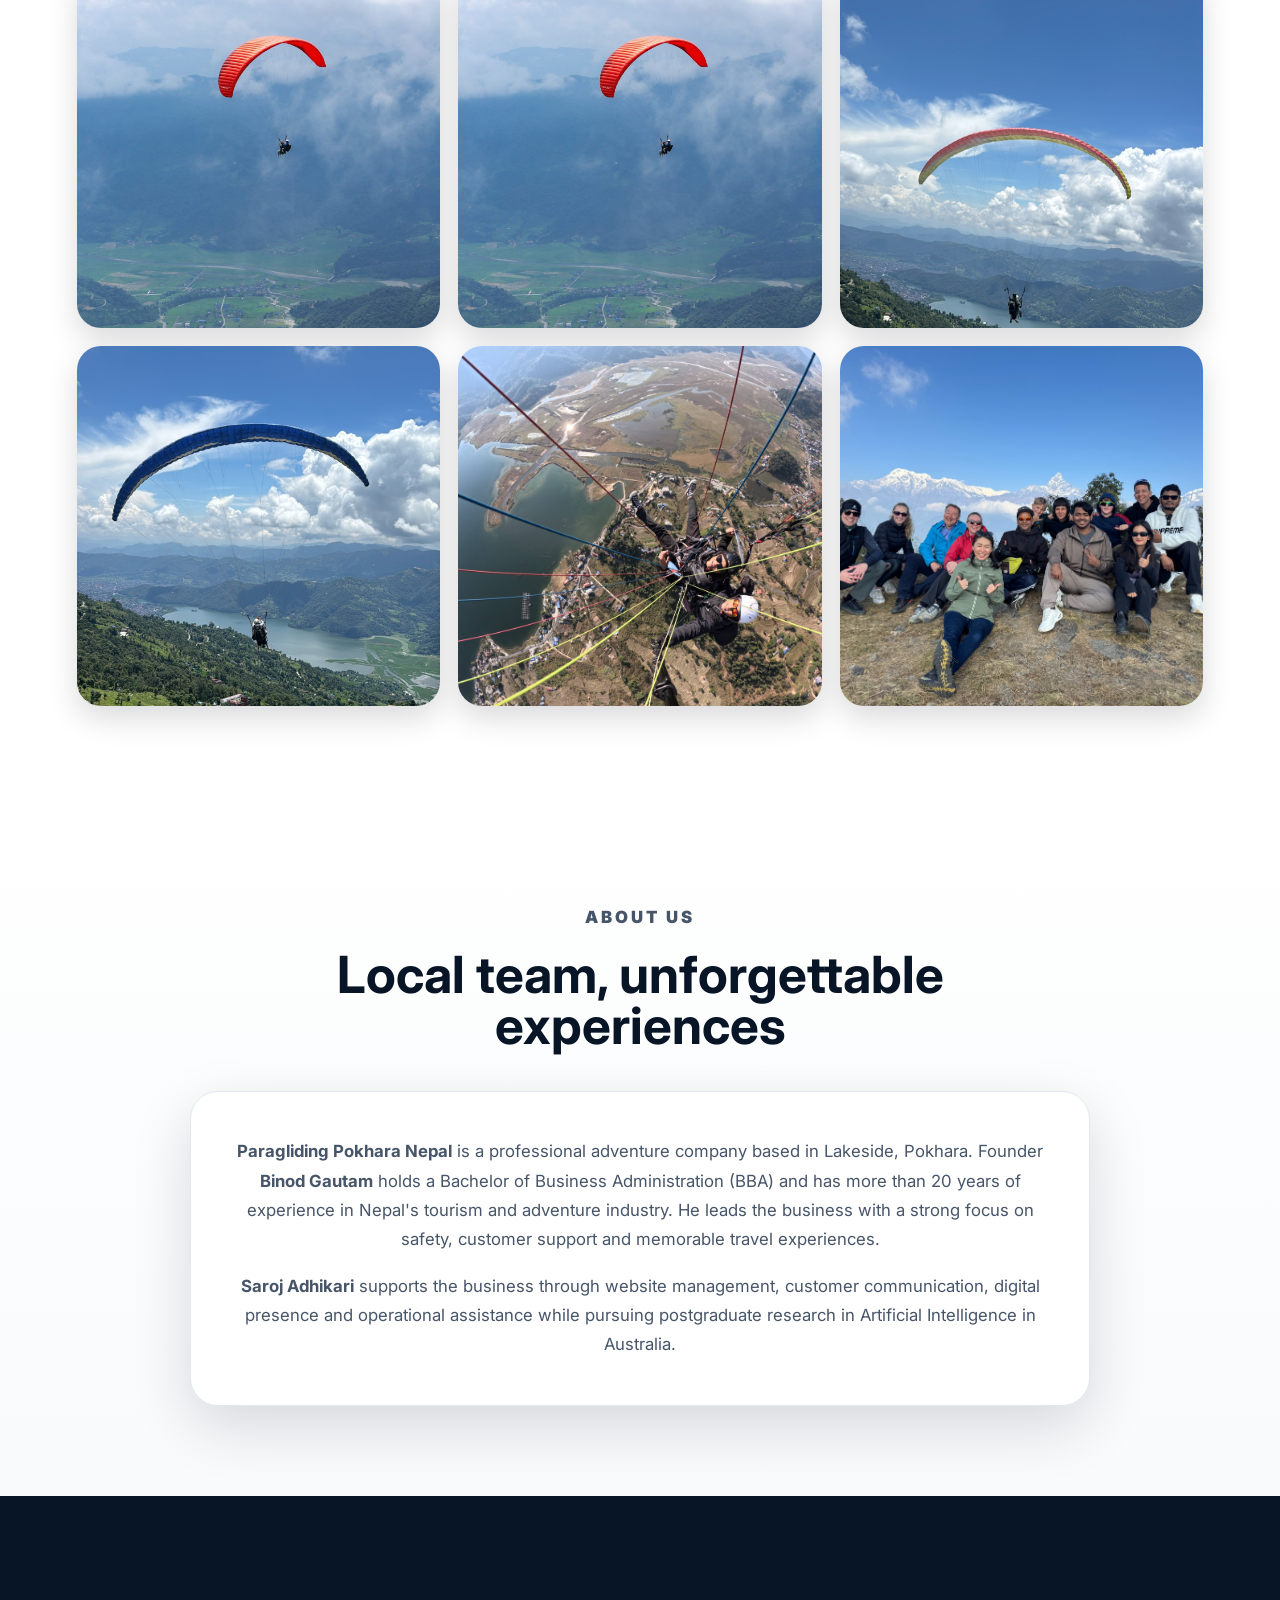
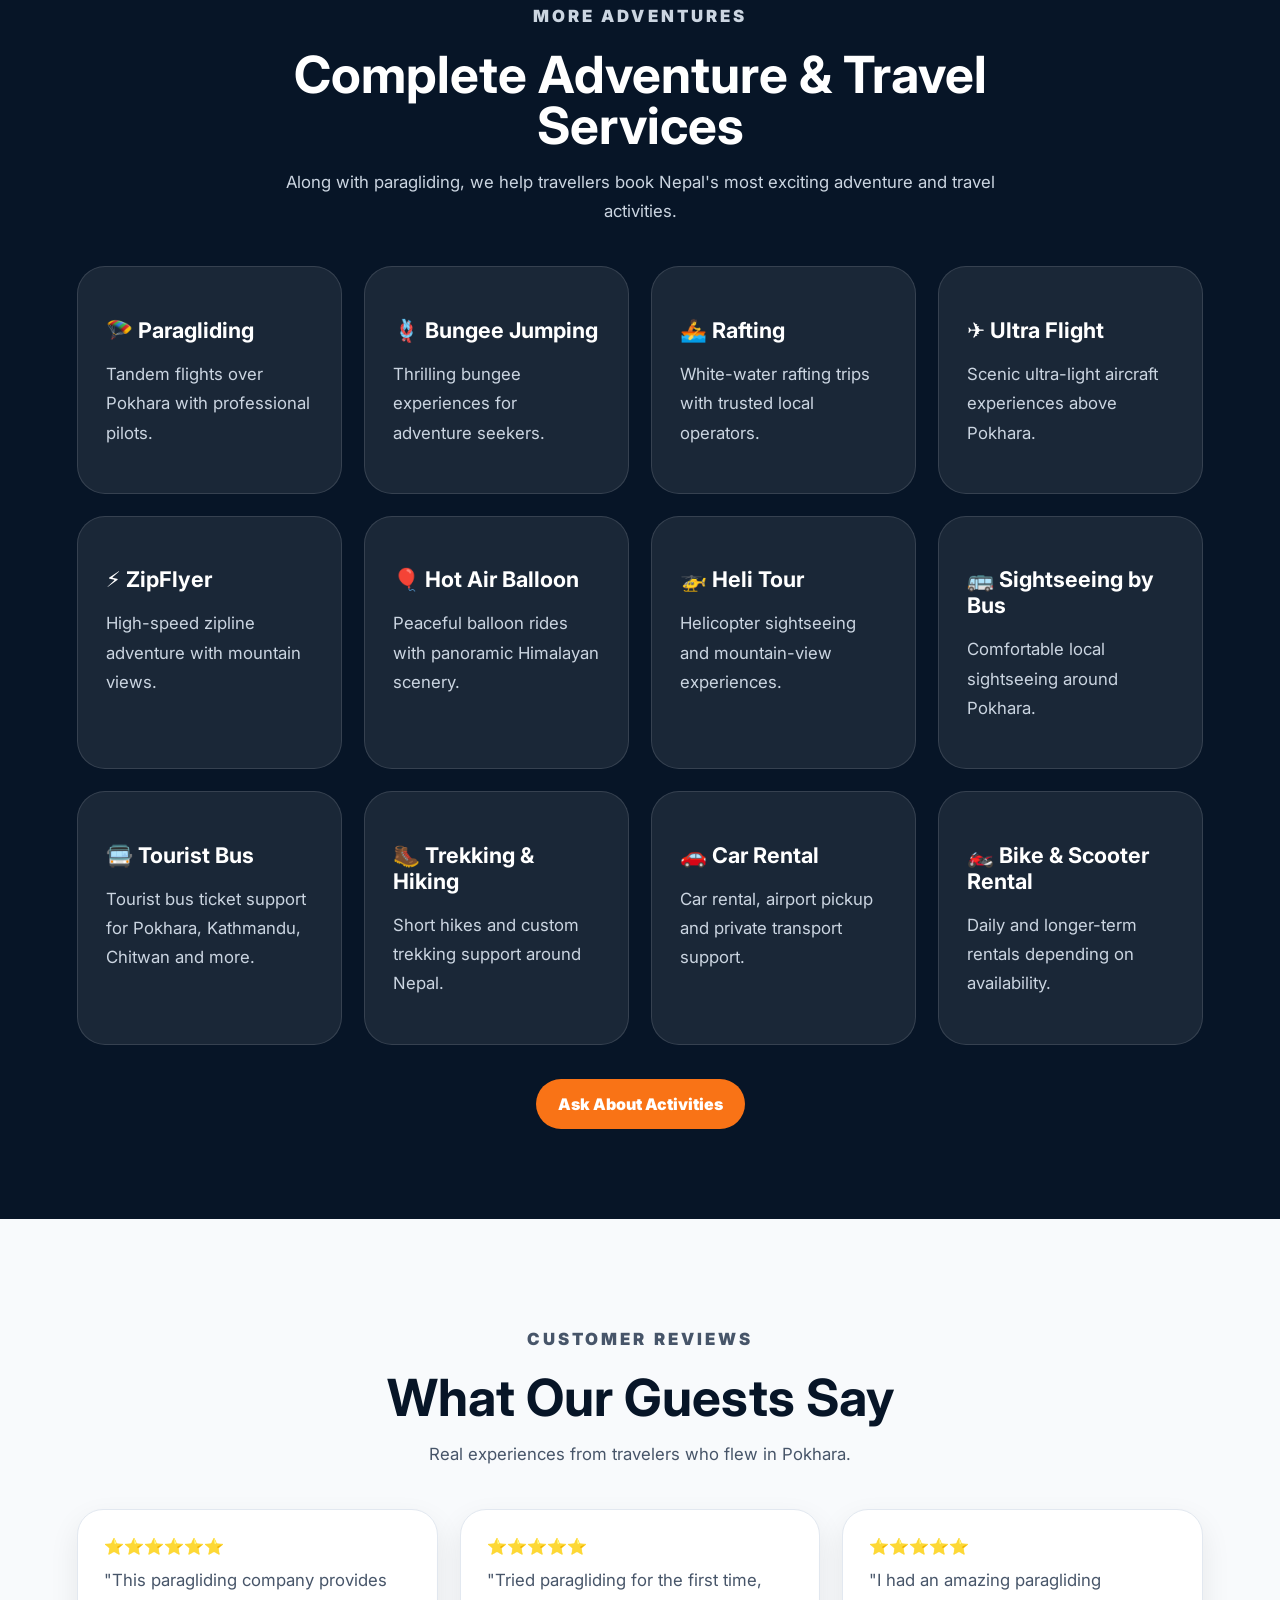
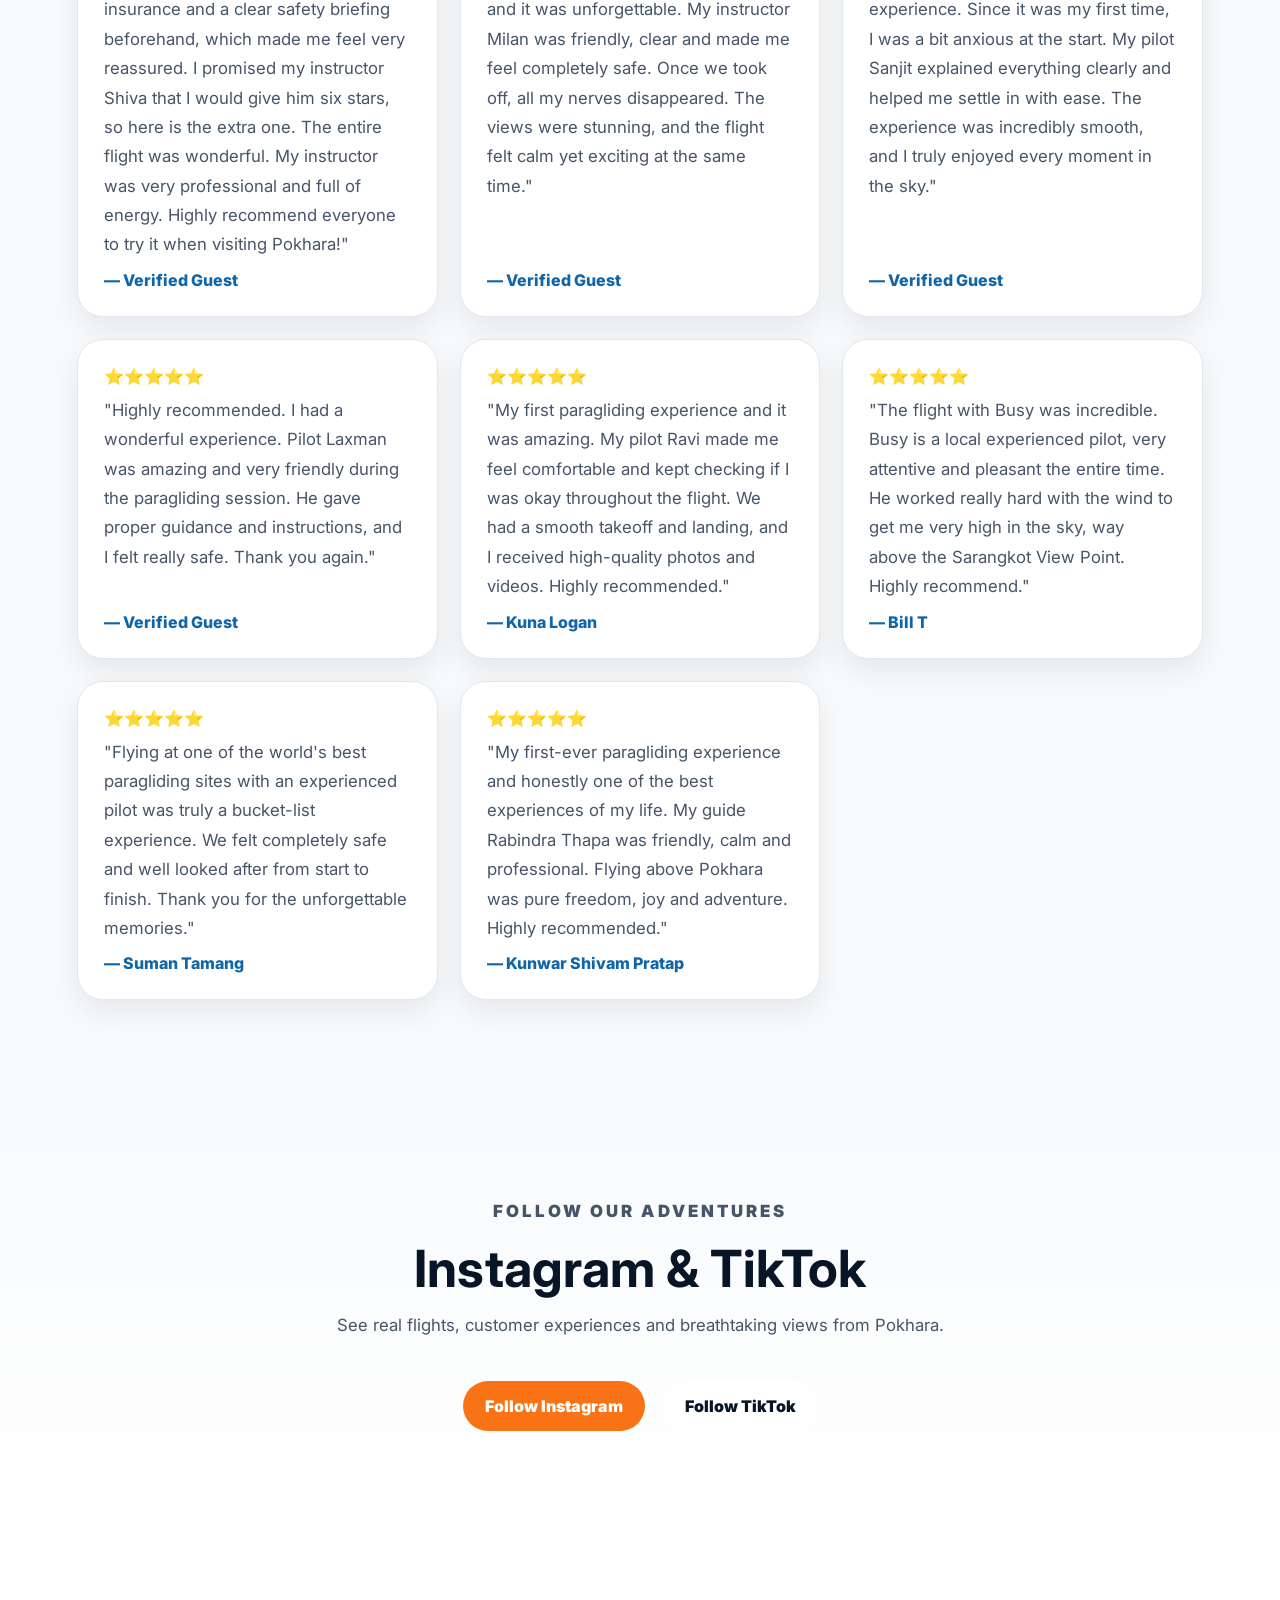
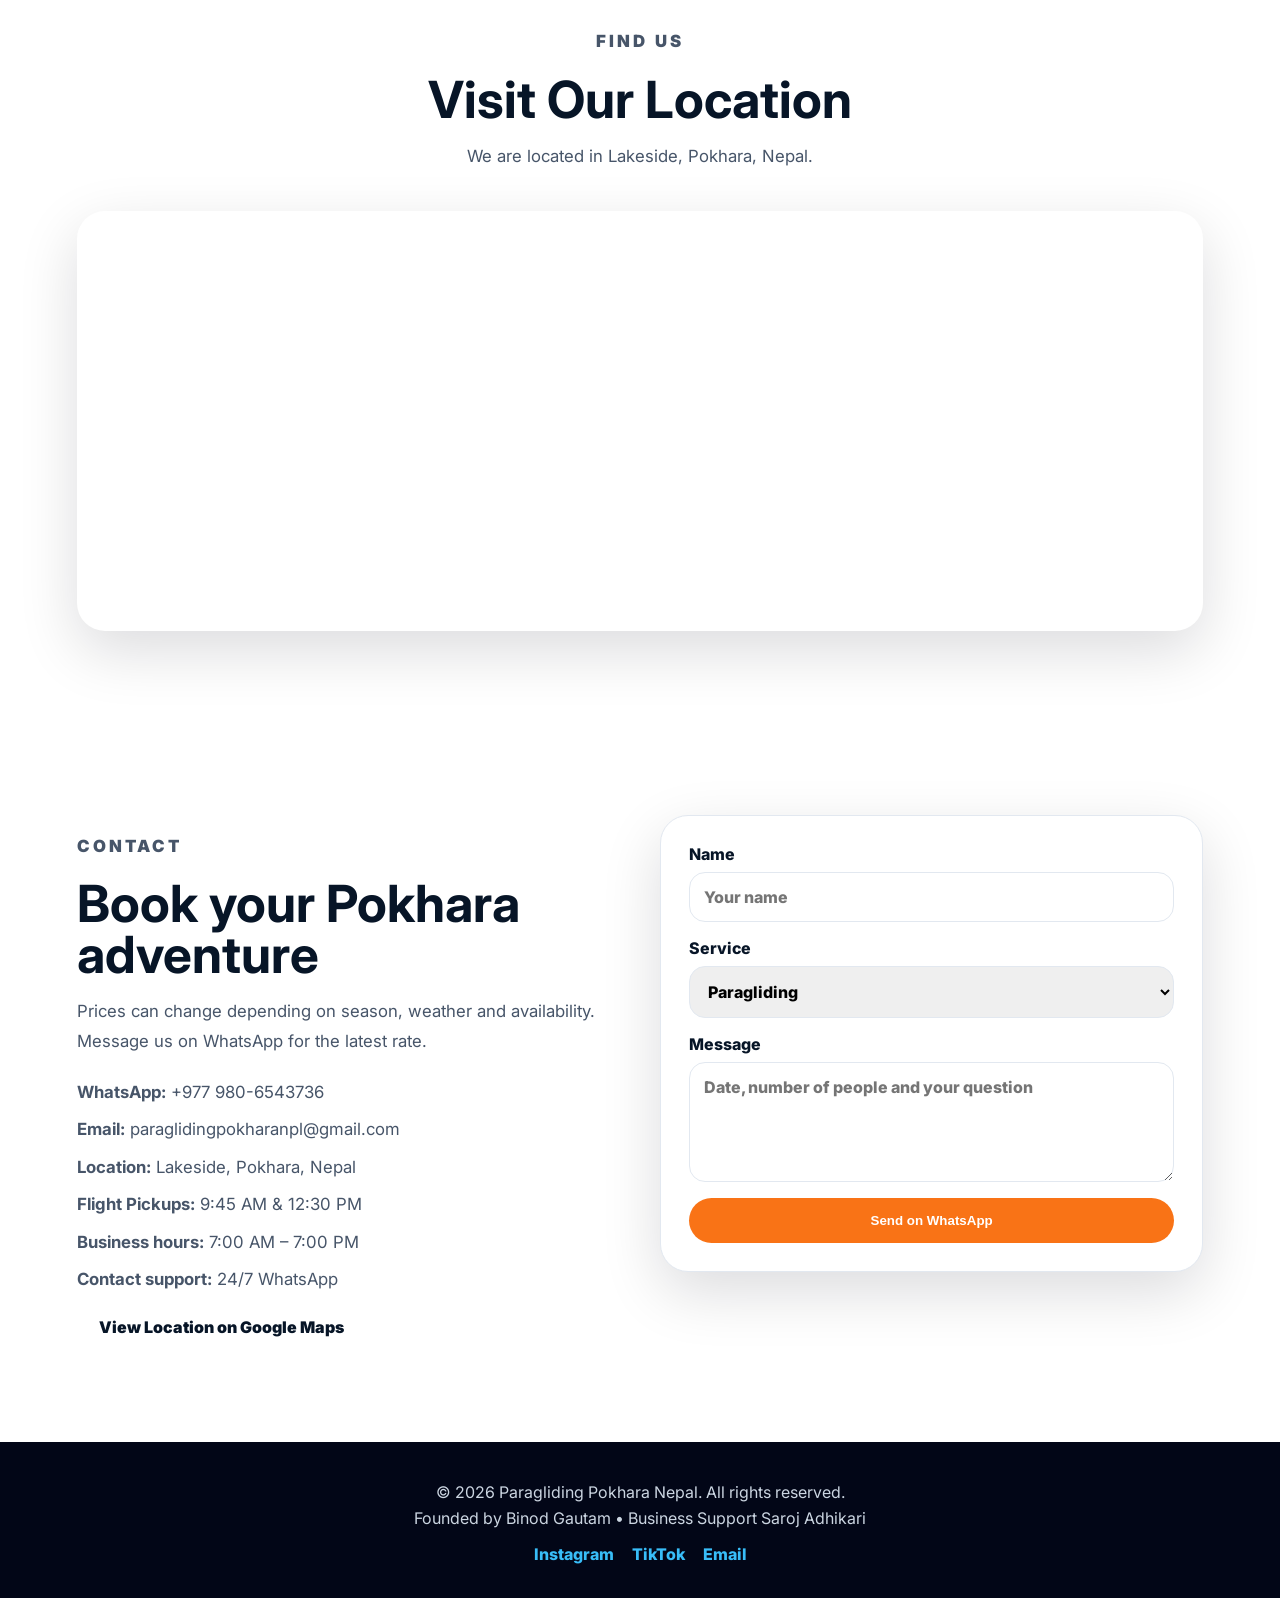
==== commit 1281309d: "Add files via upload" ====
--- a/index.html
+++ b/index.html
@@ -4,8 +4,8 @@
   <meta charset="UTF-8" />
   <meta name="viewport" content="width=device-width, initial-scale=1.0" />
 
-  <title>Paragliding Pokhara Nepal | Tandem Flights, Trekking, Rentals & Tours</title>
-  <meta name="description" content="Experience world-class paragliding in Pokhara, Nepal. We offer tandem flights, trekking, hiking, car rental, bike rental, scooter rental, airport pickup, hotel booking and complete Nepal tour packages." />
+  <title>Paragliding Pokhara Nepal | Tandem Flights, Adventure Activities & Tours</title>
+  <meta name="description" content="Book paragliding in Pokhara, Nepal with professional pilots. We also arrange bungee jumping, rafting, ultra flight, ZipFlyer, hot air balloon, heli tours, trekking, rentals, tourist bus, sightseeing and travel packages." />
   <meta name="keywords" content="Paragliding Pokhara, Paragliding Nepal, Tandem Flight Pokhara, Trekking Nepal, Hiking Pokhara, Car Rental Pokhara, Bike Rental Pokhara, Scooter Rental Pokhara, Airport Pickup Pokhara, Hotel Booking Nepal, Nepal Tour Packages, Sarangkot Paragliding, Phewa Lake, Adventure Sports Nepal" />
   <meta name="author" content="Paragliding Pokhara Nepal" />
 
@@ -53,36 +53,59 @@
       <a href="paragliding.html">Paragliding</a>
       <a href="trekking.html">Trekking</a>
       <a href="rentals.html">Rentals</a>
+      <a href="#adventure-services">Activities</a>
       <a href="gallery.html">Gallery</a>
       <a href="contact.html">Contact</a>
       <a class="nav-cta" href="https://wa.me/9779806543736?text=Namaste%2C%20I%20want%20to%20book%20or%20ask%20about%20Paragliding%20Pokhara%20Nepal." target="_blank" rel="noopener">WhatsApp</a>
     </nav>
   </header>
   <main>
-    <section class="hero">
+    <section class="hero slider-hero">
+      <div class="hero-slider" aria-hidden="true">
+        <div class="slide active" style="background-image:url('assets/images/cloud-flight.jpg')"></div>
+        <div class="slide" style="background-image:url('assets/images/phewa-flight.jpg')"></div>
+        <div class="slide" style="background-image:url('assets/images/blue-paraglider.jpg')"></div>
+        <div class="slide" style="background-image:url('assets/images/tandem-selfie.jpg')"></div>
+        <div class="slide" style="background-image:url('assets/images/team.jpg')"></div>
+      </div>
       <div class="hero-overlay"></div>
+      <button class="slider-btn prev" type="button" aria-label="Previous image">‹</button>
+      <button class="slider-btn next" type="button" aria-label="Next image">›</button>
+      <div class="slider-dots" aria-label="Hero image controls"></div>
+
       <div class="hero-content">
         <p class="eyebrow">Pokhara • Nepal</p>
         <h1>Experience Nepal From The Sky</h1>
-        <p class="hero-text">Professional paragliding, trekking, rentals and travel services in Lakeside, Pokhara with 24/7 WhatsApp support.</p>
+        <p class="hero-text">Professional paragliding, trekking, rentals and complete adventure activities in Lakeside, Pokhara.</p>
         <div class="hero-actions">
-          <a class="btn btn-primary" href="https://wa.me/9779806543736?text=Namaste%2C%20I%20want%20today's%20rate%20and%20availability%20for%20paragliding%20in%20Pokhara." target="_blank" rel="noopener">Ask Today’s Rate</a>
+          <a class="btn btn-primary" href="https://wa.me/9779806543736?text=Namaste%2C%20I%20want%20today's%20rate%20and%20availability%20for%20adventure%20activities%20in%20Pokhara." target="_blank" rel="noopener">Ask Today’s Rate</a>
           <a class="btn btn-secondary" href="gallery.html">View Gallery</a>
         </div>
         <div class="hero-badges">
           <span>20+ Years Experience</span>
           <span>100% Safety Record</span>
-          <span>Free GoPro Photos & Videos</span>
+          <span>Paragliding + Adventure Tours</span>
         </div>
       </div>
     </section>
 
-    <section class="section stats-section">
+<section class="section stats-section">
       <div class="stats-grid">
         <div><strong>20+</strong><span>Years Experience</span></div>
         <div><strong>100%</strong><span>Safety Record</span></div>
         <div><strong>24/7</strong><span>WhatsApp Support</span></div>
         <div><strong>2</strong><span>Daily Pickup Times</span></div>
+      </div>
+    </section>
+
+        <section class="section office-section">
+      <div class="section-heading">
+        <p class="eyebrow">Visit Us</p>
+        <h2>Paragliding Pokhara Nepal Office</h2>
+        <p>Visit our office in Lakeside, Pokhara. Our team can help with paragliding, adventure activities, trekking, rentals, tourist bus tickets and travel packages.</p>
+      </div>
+      <div class="office-image-wrap">
+        <img src="assets/images/office-flyer.jpg" alt="Paragliding Pokhara Nepal Office information" />
       </div>
     </section>
 
@@ -188,7 +211,32 @@
       </div>
     </section>
 
-    <section class="section reviews-section">
+        <section class="section dark-section" id="adventure-services">
+      <div class="section-heading">
+        <p class="eyebrow">More Adventures</p>
+        <h2>Complete Adventure & Travel Services</h2>
+        <p>Along with paragliding, we help travellers book Nepal's most exciting adventure and travel activities.</p>
+      </div>
+      <div class="service-grid services-large">
+        <div class="service-card"><h3>🪂 Paragliding</h3><p>Tandem flights over Pokhara with professional pilots.</p></div>
+        <div class="service-card"><h3>🪢 Bungee Jumping</h3><p>Thrilling bungee experiences for adventure seekers.</p></div>
+        <div class="service-card"><h3>🚣 Rafting</h3><p>White-water rafting trips with trusted local operators.</p></div>
+        <div class="service-card"><h3>✈️ Ultra Flight</h3><p>Scenic ultra-light aircraft experiences above Pokhara.</p></div>
+        <div class="service-card"><h3>⚡ ZipFlyer</h3><p>High-speed zipline adventure with mountain views.</p></div>
+        <div class="service-card"><h3>🎈 Hot Air Balloon</h3><p>Peaceful balloon rides with panoramic Himalayan scenery.</p></div>
+        <div class="service-card"><h3>🚁 Heli Tour</h3><p>Helicopter sightseeing and mountain-view experiences.</p></div>
+        <div class="service-card"><h3>🚌 Sightseeing by Bus</h3><p>Comfortable local sightseeing around Pokhara.</p></div>
+        <div class="service-card"><h3>🚍 Tourist Bus</h3><p>Tourist bus ticket support for Pokhara, Kathmandu, Chitwan and more.</p></div>
+        <div class="service-card"><h3>🥾 Trekking & Hiking</h3><p>Short hikes and custom trekking support around Nepal.</p></div>
+        <div class="service-card"><h3>🚗 Car Rental</h3><p>Car rental, airport pickup and private transport support.</p></div>
+        <div class="service-card"><h3>🏍️ Bike & Scooter Rental</h3><p>Daily and longer-term rentals depending on availability.</p></div>
+      </div>
+      <div class="center-actions">
+        <a class="btn btn-primary" href="https://wa.me/9779806543736?text=Namaste%2C%20I%20want%20to%20ask%20about%20adventure%20activities%20and%20travel%20services%20in%20Pokhara." target="_blank" rel="noopener">Ask About Activities</a>
+      </div>
+    </section>
+
+<section class="section reviews-section">
       <div class="section-heading">
         <p class="eyebrow">Customer Reviews</p>
         <h2>What Our Guests Say</h2>
--- a/styles.css
+++ b/styles.css
@@ -43,3 +43,68 @@
 .review-card{display:flex;flex-direction:column;gap:10px}
 .review-card p{margin:0}
 .review-card span{margin-top:auto}
+
+.video-grid{
+ display:grid;
+ grid-template-columns:repeat(2,1fr);
+ gap:24px;
+ margin-top:30px;
+}
+.video-grid video{
+ width:100%;
+ border-radius:20px;
+ box-shadow:0 15px 35px rgba(0,0,0,.15);
+}
+@media(max-width:768px){
+ .video-grid{grid-template-columns:1fr;}
+}
+
+
+/* SLIDER, VIDEOS, AND EXPANDED SERVICES */
+.slider-hero{background:none!important;overflow:hidden}
+.hero-slider{position:absolute;inset:0;z-index:0}
+.hero-slider .slide{position:absolute;inset:0;background-position:center;background-size:cover;opacity:0;transform:scale(1.04);transition:opacity .8s ease,transform 1.2s ease}
+.hero-slider .slide.active{opacity:1;transform:scale(1)}
+.slider-btn{position:absolute;top:50%;transform:translateY(-50%);z-index:3;width:48px;height:48px;border:1px solid rgba(255,255,255,.35);border-radius:999px;background:rgba(255,255,255,.14);color:#fff;font-size:34px;cursor:pointer;backdrop-filter:blur(8px)}
+.slider-btn.prev{left:22px}.slider-btn.next{right:22px}
+.slider-dots{position:absolute;z-index:3;bottom:34px;left:50%;transform:translateX(-50%);display:flex;gap:10px}
+.slider-dots button{width:10px;height:10px;border:0;border-radius:50%;background:rgba(255,255,255,.45);cursor:pointer}
+.slider-dots button.active{background:#f97316;transform:scale(1.3)}
+.video-grid{display:grid;grid-template-columns:repeat(2,1fr);gap:24px;margin-top:30px}
+.video-grid video{width:100%;border-radius:24px;box-shadow:0 20px 50px rgba(2,8,23,.16);background:#020617}
+.services-large{grid-template-columns:repeat(4,1fr)}
+.center-actions{text-align:center;margin-top:34px}
+@media(max-width:1100px){.services-large{grid-template-columns:repeat(3,1fr)}}
+@media(max-width:768px){.video-grid,.services-large{grid-template-columns:1fr}.slider-btn{display:none}.slider-dots{bottom:18px}}
+
+
+/* FINAL POLISH: hero slider, office section, review carousel, maps */
+.slider-hero{background:none!important;overflow:hidden}
+.hero-slider{position:absolute;inset:0;z-index:0}
+.hero-slider .slide{position:absolute;inset:0;background-position:center;background-size:cover;background-repeat:no-repeat;opacity:0;transform:scale(1.04);transition:opacity .8s ease,transform 1.2s ease}
+.hero-slider .slide.active{opacity:1;transform:scale(1)}
+.slider-btn{position:absolute;top:50%;transform:translateY(-50%);z-index:3;width:48px;height:48px;border:1px solid rgba(255,255,255,.35);border-radius:999px;background:rgba(255,255,255,.14);color:#fff;font-size:34px;cursor:pointer;backdrop-filter:blur(8px)}
+.slider-btn.prev{left:22px}.slider-btn.next{right:22px}
+.slider-dots{position:absolute;z-index:3;bottom:34px;left:50%;transform:translateX(-50%);display:flex;gap:10px}
+.slider-dots button{width:10px;height:10px;border:0;border-radius:50%;background:rgba(255,255,255,.45);cursor:pointer}
+.slider-dots button.active{background:#f97316;transform:scale(1.3)}
+.office-section{background:#f8fafc}
+.office-image-wrap{max-width:1150px;margin:auto}
+.office-image-wrap img{width:100%;border-radius:28px;box-shadow:0 20px 60px rgba(2,8,23,.16)}
+.review-carousel{position:relative;max-width:980px;margin:auto;display:flex;align-items:center;gap:16px}
+.review-track{flex:1;overflow:hidden}
+.review-carousel .review-card{display:none;background:#fff;border:1px solid #e2e8f0;border-radius:28px;padding:34px;box-shadow:0 18px 45px rgba(2,8,23,.12)}
+.review-carousel .review-card.active{display:block}
+.review-carousel .review-card strong{display:block;margin-bottom:14px;color:#f97316}
+.review-carousel .review-card span{display:block;margin-top:18px;font-weight:900;color:#0f65a8}
+.review-btn{width:46px;height:46px;border-radius:999px;border:0;background:#071527;color:#fff;font-size:32px;cursor:pointer}
+.map-section iframe{box-shadow:0 20px 60px rgba(2,8,23,.14)}
+.video-grid{display:grid;grid-template-columns:repeat(2,1fr);gap:24px;margin-top:30px}
+.video-grid video{width:100%;border-radius:24px;box-shadow:0 20px 50px rgba(2,8,23,.16);background:#020617}
+@media(max-width:768px){
+  .slider-btn{display:none}
+  .slider-dots{bottom:18px}
+  .review-carousel{display:block;text-align:center}
+  .review-btn{margin:12px 6px}
+  .video-grid{grid-template-columns:1fr}
+}
